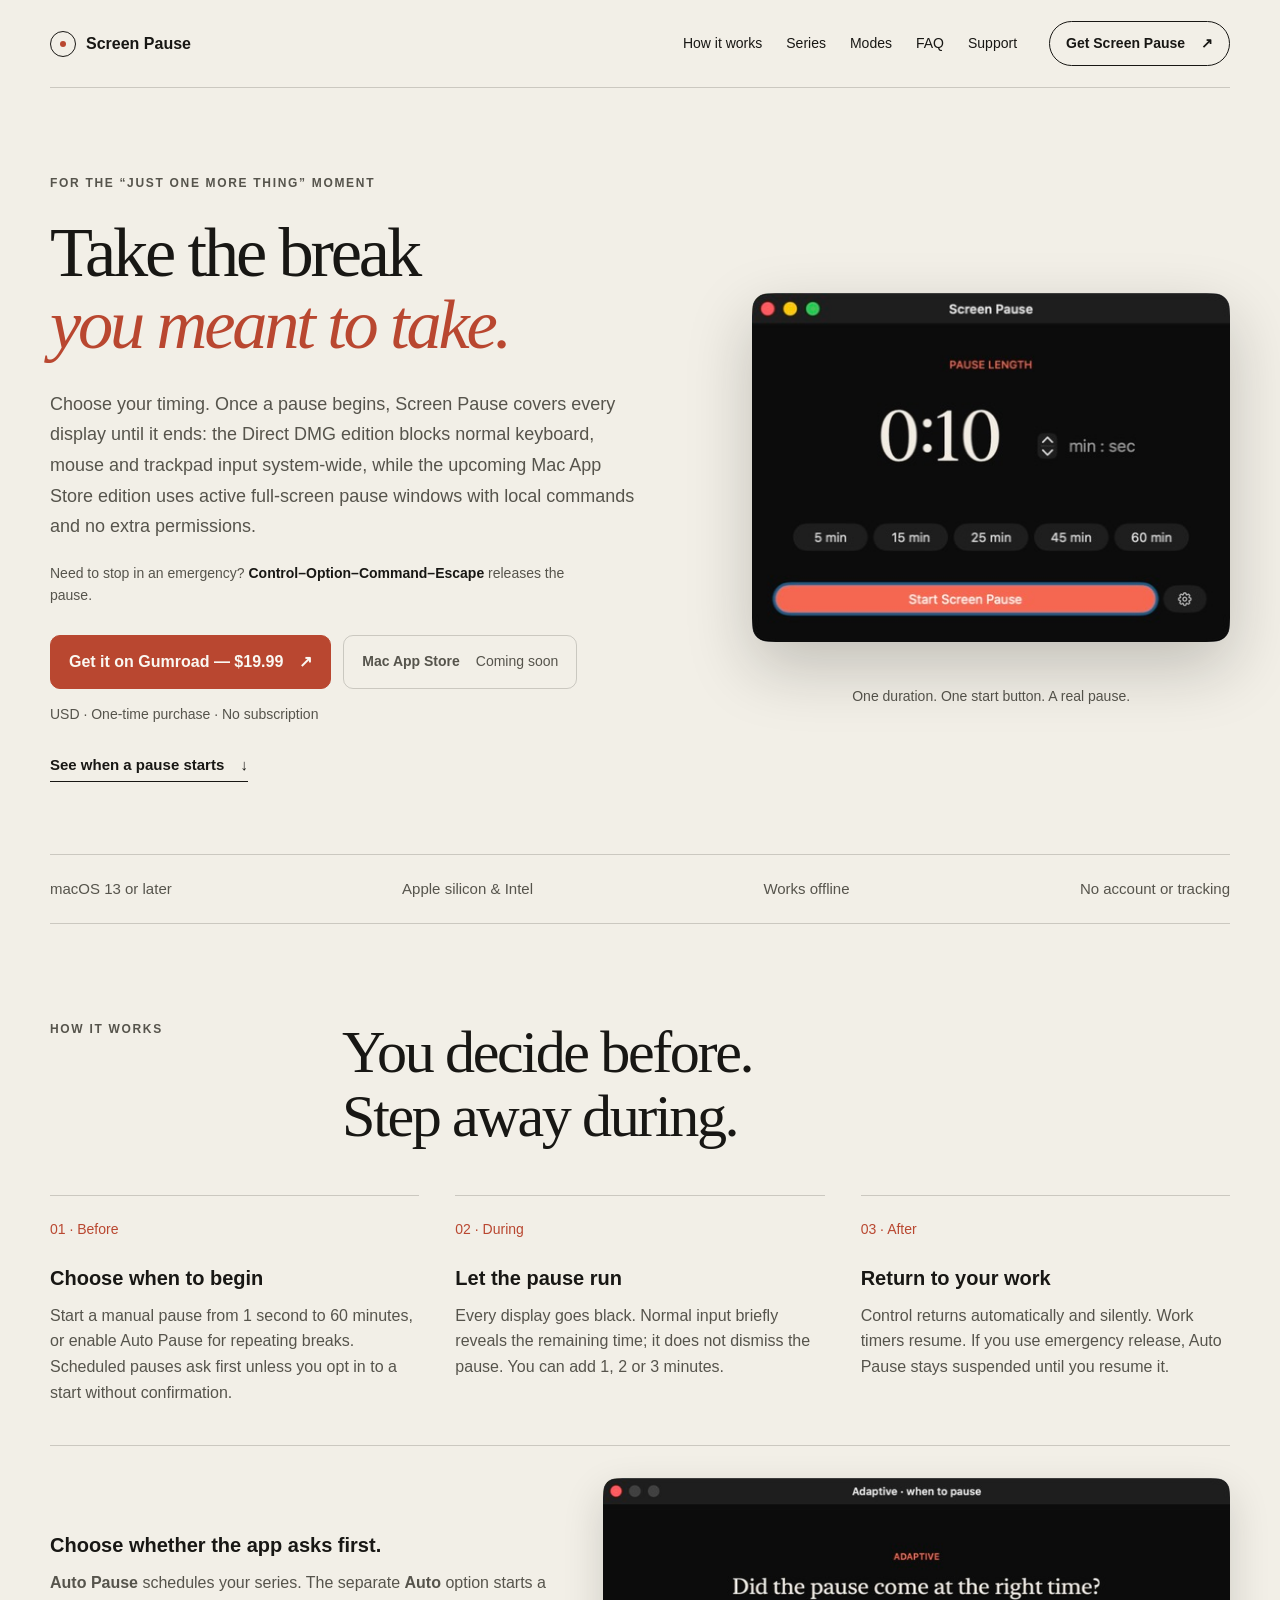
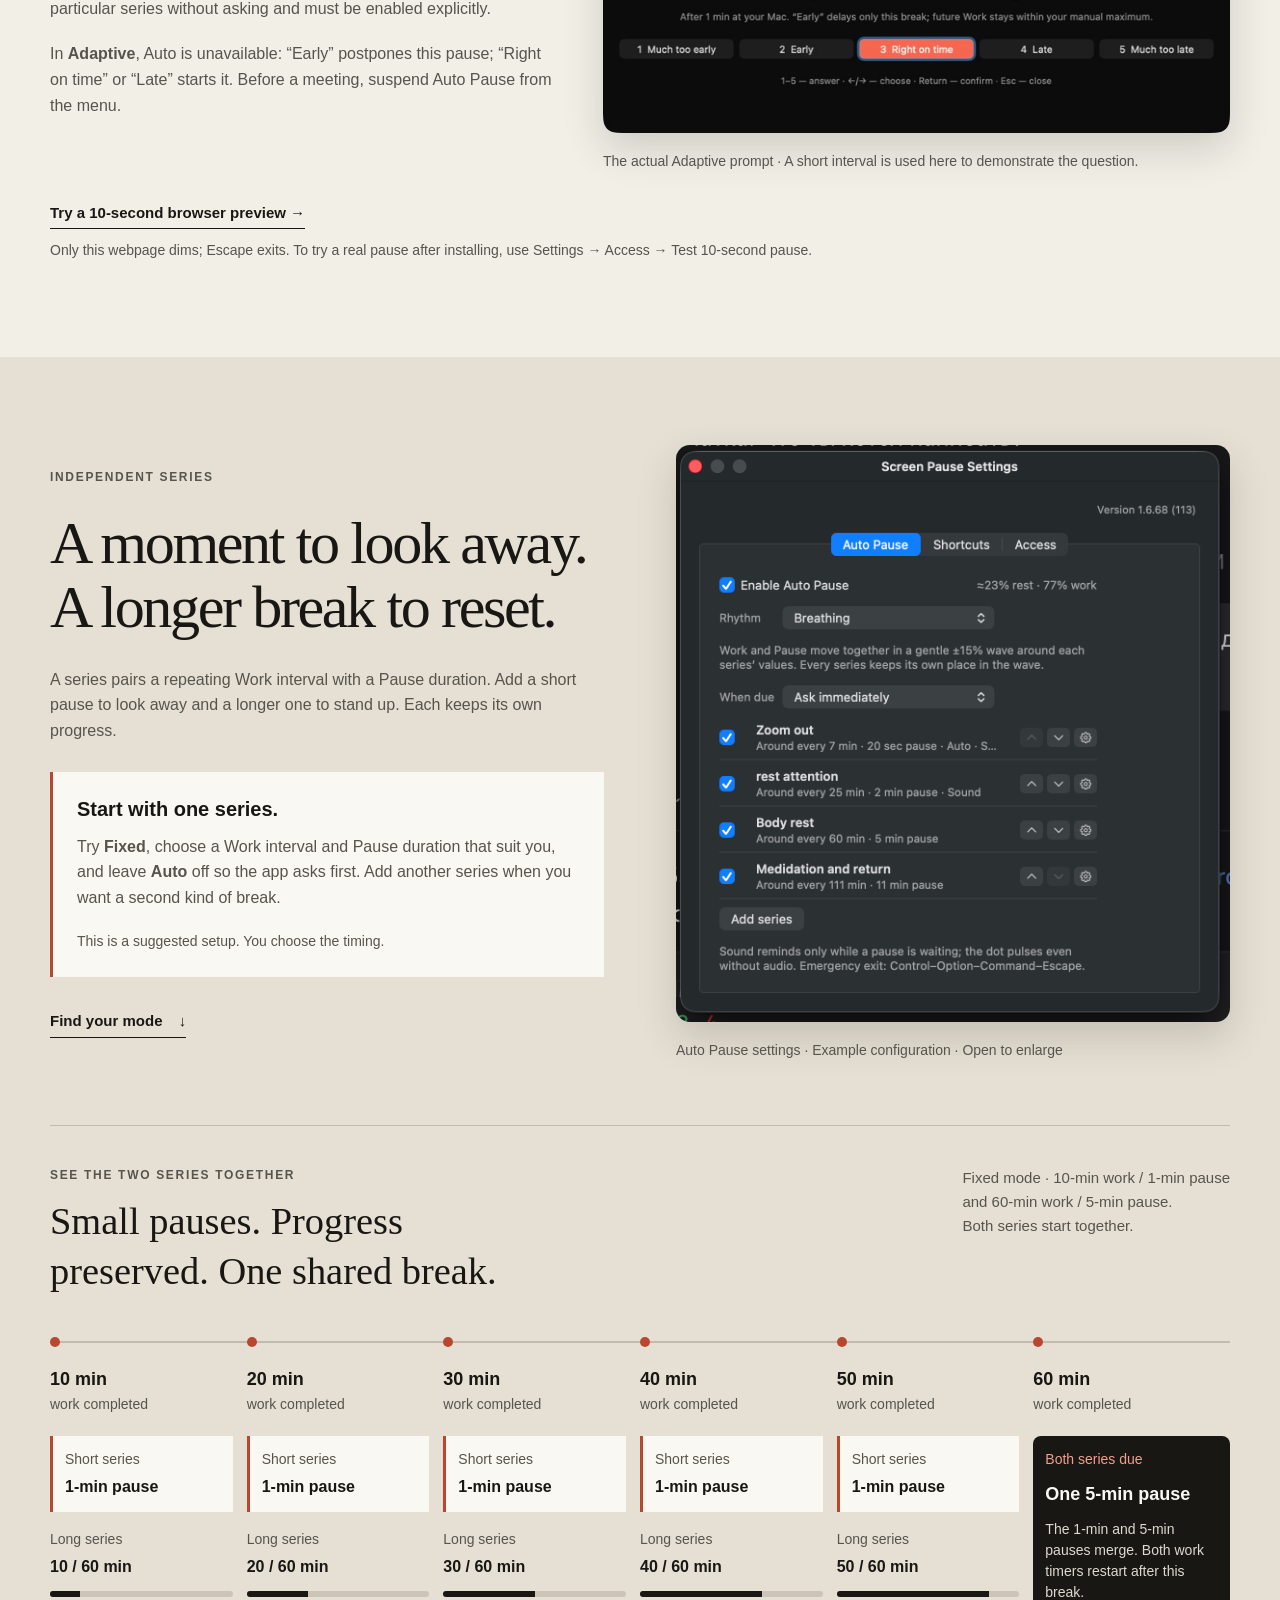
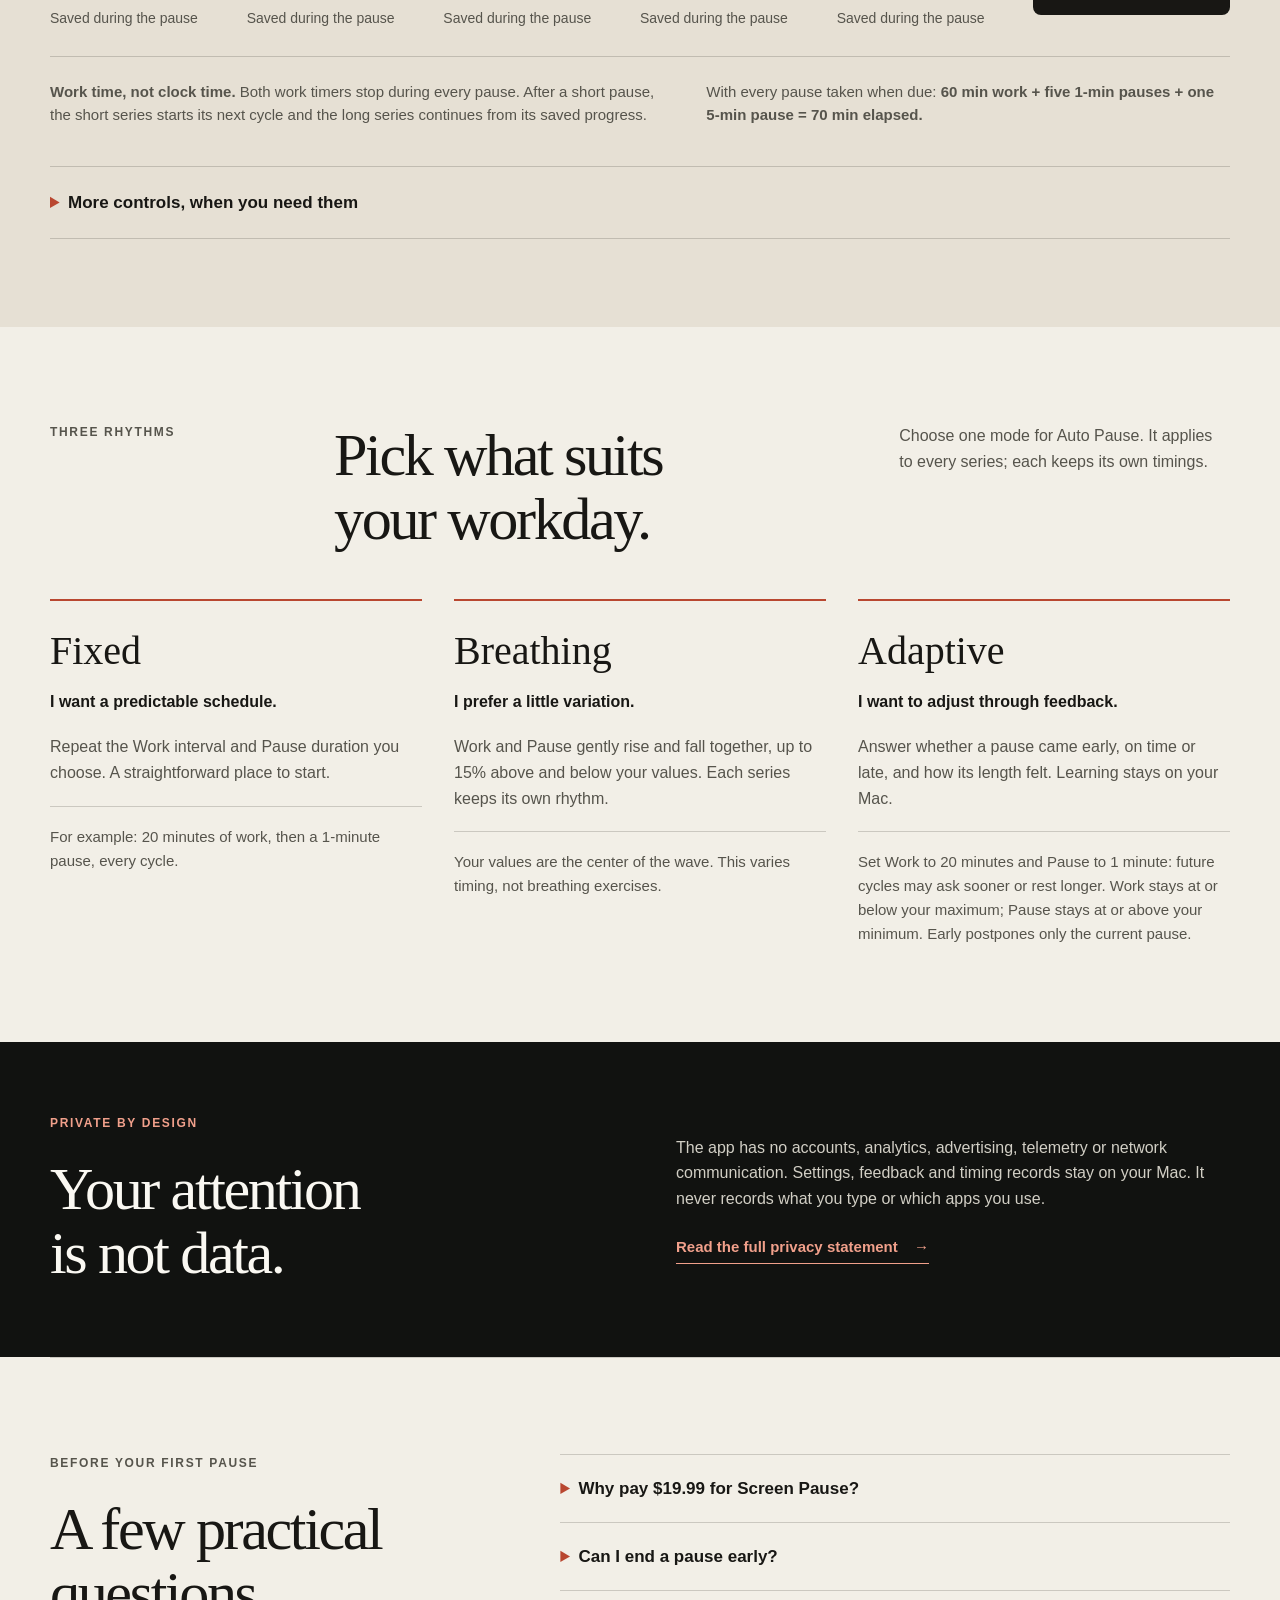
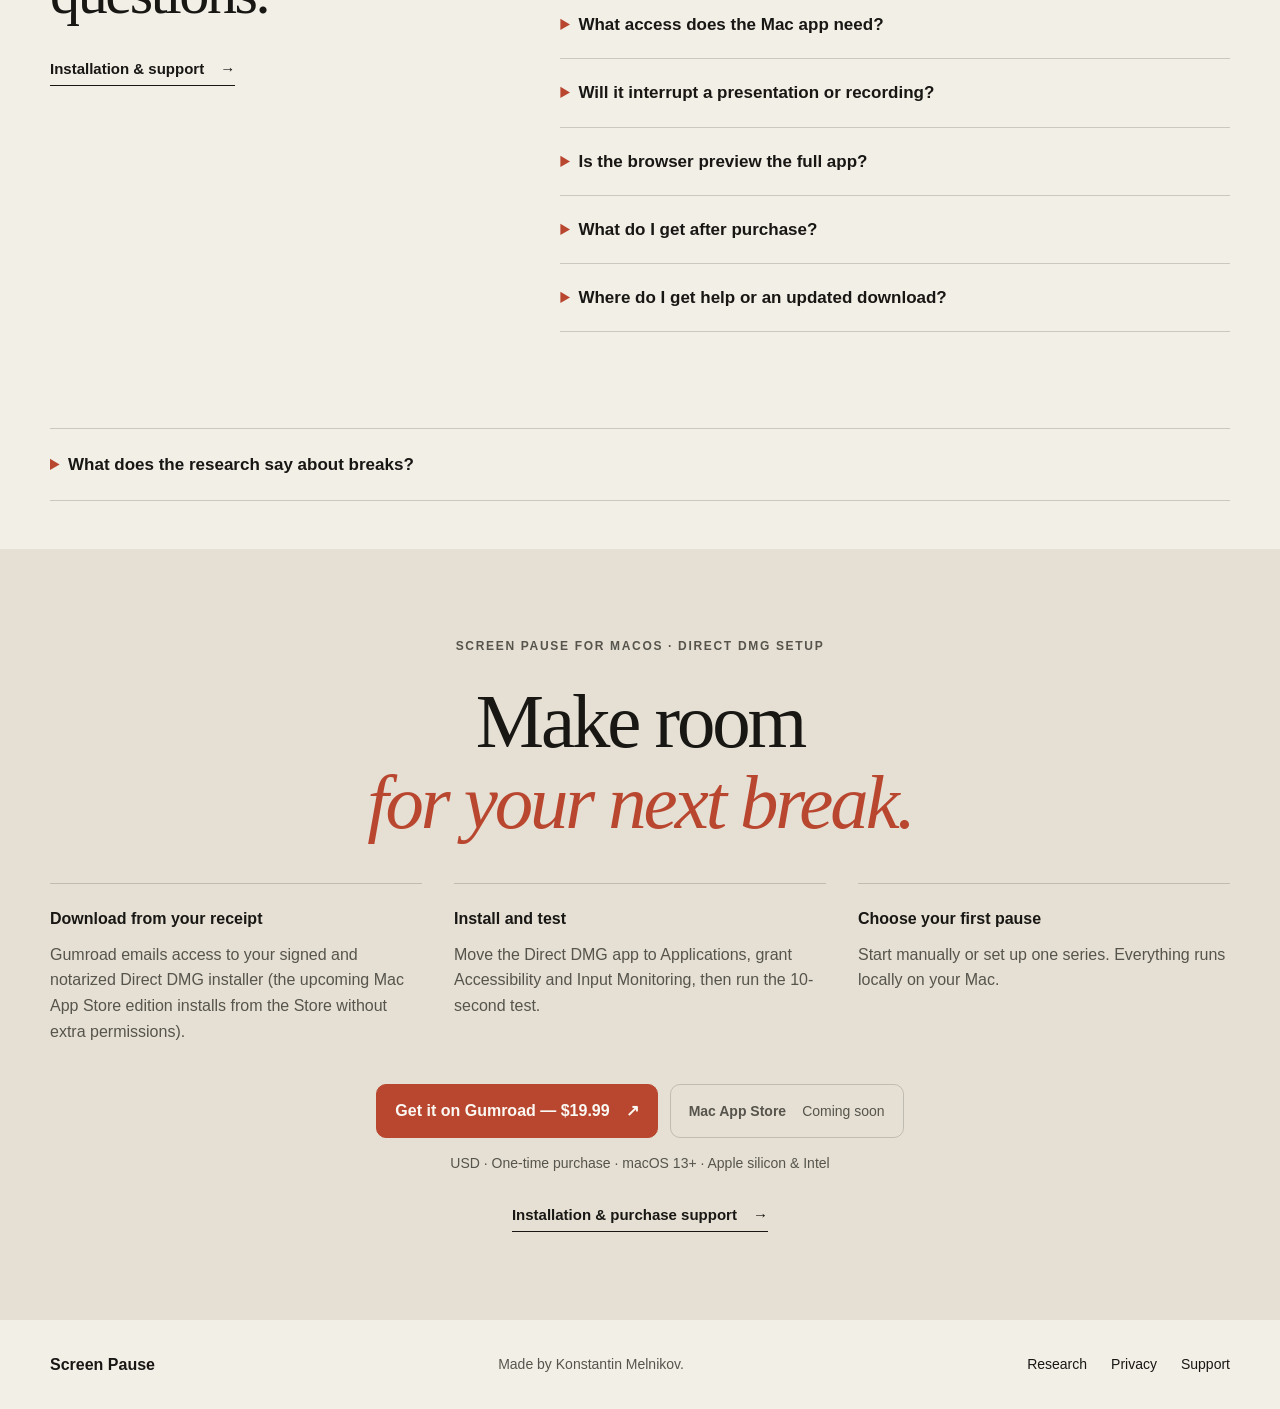
==== index.html @ 00efd095 "Publish Screen Pause static landing site for screenpause.melnikov.pl" ====
<!DOCTYPE html>
<html lang="en">
<head>
  <meta charset="UTF-8">
  <meta name="viewport" content="width=device-width, initial-scale=1.0">
  <title>Screen Pause — Real breaks from your Mac</title>
  <meta name="description" content="Take the break you meant to take. Full-screen pauses with an emergency release, independent schedules and three modes. Offline. One-time purchase. macOS 13+.">
  <link rel="canonical" href="https://screenpause.melnikov.pl/">
  <link rel="icon" href="/icon.png">
  <link rel="apple-touch-icon" href="/icon.png">
  <meta property="og:title" content="Screen Pause — Real breaks from your Mac">
  <meta property="og:description" content="Take the break you meant to take. Full-screen pauses with an emergency release, independent schedules and three modes. Offline. One-time purchase. macOS 13+.">
  <meta property="og:type" content="website">
  <meta property="og:url" content="https://screenpause.melnikov.pl/">
  <meta property="og:site_name" content="Screen Pause">
  <meta property="og:image" content="https://screenpause.melnikov.pl/og-v2.png">
  <meta property="og:image:width" content="1200">
  <meta property="og:image:height" content="630">
  <meta property="og:image:alt" content="Screen Pause — Come back to yourself.">
  <meta name="twitter:card" content="summary_large_image">
  <meta name="twitter:title" content="Screen Pause — Real breaks from your Mac">
  <meta name="twitter:description" content="Take the break you meant to take. Full-screen pauses with an emergency release, independent schedules and three modes. Offline. One-time purchase. macOS 13+.">
  <meta name="twitter:image" content="https://screenpause.melnikov.pl/og-v2.png">
  <link rel="stylesheet" href="/styles.css">
</head>
<body>
  <a class="skip-link" href="#main">Skip to content</a>

  <header class="nav shell" id="top">
    <a class="brand" href="#top" aria-label="Screen Pause home">
      <span class="brand-mark" aria-hidden="true"><span></span></span>Screen Pause
    </a>
    <nav class="nav-links" aria-label="Main navigation">
      <a href="#how-it-works">How it works</a>
      <a href="#features">Series</a>
      <a href="#rhythms">Modes</a>
      <a href="#questions">FAQ</a>
      <a href="/support">Support</a>
    </nav>
    <a class="nav-buy" href="https://melnikov28.gumroad.com/l/screen-pause-for-macos" target="_blank" rel="noopener noreferrer">Get Screen Pause <span aria-hidden="true">↗</span></a>
  </header>

  <main id="main">
    <section class="hero shell" aria-labelledby="hero-title">
      <div class="hero-copy">
        <p class="eyebrow">For the “just one more thing” moment</p>
        <h1 id="hero-title">Take the break<em>you meant to take.</em></h1>
        <p class="hero-intro">Choose your timing. Once a pause begins, Screen Pause covers every display
          until it ends: the Direct DMG edition blocks normal keyboard, mouse and trackpad input system-wide,
          while the upcoming Mac App Store edition uses active full-screen pause windows with local commands and no extra permissions.</p>
        <p class="hero-control">Need to stop in an emergency? <kbd>Control–Option–Command–Escape</kbd> releases the pause.</p>
        <div class="store-links" aria-label="Get Screen Pause">
          <a class="store-button" href="https://melnikov28.gumroad.com/l/screen-pause-for-macos" target="_blank" rel="noopener noreferrer">
            <span>Get it on Gumroad <span class="store-price">— $19.99</span></span>
            <span aria-hidden="true">↗</span>
          </a>
          <button class="store-button store-coming-soon" type="button" disabled>
            <span>Mac App Store</span><span class="store-status">Coming soon</span>
          </button>
        </div>
        <p class="purchase-note">USD · One-time purchase · No subscription</p>
        <a class="hero-how text-link" href="#how-it-works">See when a pause starts <span aria-hidden="true">↓</span></a>
      </div>
      <figure class="hero-visual">
        <div class="app-stage">
          <img src="/screenshots/manual-pause.jpg" width="488" height="356" alt="Screen Pause’s actual Mac window: precise pause duration, presets and Start Screen Pause." fetchpriority="high">
        </div>
        <figcaption>One duration. One start button. A real pause.</figcaption>
      </figure>
    </section>

    <div class="facts-strip shell" aria-label="Compatibility and privacy">
      <span>macOS 13 or later</span>
      <span>Apple silicon &amp; Intel</span>
      <span>Works offline</span>
      <span>No account or tracking</span>
    </div>

    <section class="how-section shell" id="how-it-works" aria-labelledby="how-title">
      <div class="section-heading">
        <p class="section-label">How it works</p>
        <h2 id="how-title">You decide before.<br>Step away during.</h2>
      </div>
      <ol class="steps">
        <li>
          <span class="step-number">01 · Before</span>
          <h3>Choose when to begin</h3>
          <p>Start a manual pause from 1 second to 60 minutes, or enable Auto Pause for repeating breaks. Scheduled pauses ask first unless you opt in to a start without confirmation.</p>
        </li>
        <li>
          <span class="step-number">02 · During</span>
          <h3>Let the pause run</h3>
          <p>Every display goes black. Normal input briefly reveals the remaining time; it does not dismiss the pause. You can add 1, 2 or 3 minutes.</p>
        </li>
        <li>
          <span class="step-number">03 · After</span>
          <h3>Return to your work</h3>
          <p>Control returns automatically and silently. Work timers resume. If you use emergency release, Auto Pause stays suspended until you resume it.</p>
        </li>
      </ol>
      <div class="prompt-proof">
        <div>
          <h3>Choose whether the app asks first.</h3>
          <p><strong>Auto Pause</strong> schedules your series. The separate <strong>Auto</strong> option starts a particular series without asking and must be enabled explicitly.</p>
          <p>In <strong>Adaptive</strong>, Auto is unavailable: “Early” postpones this pause; “Right on time” or “Late” starts it. Before a meeting, suspend Auto Pause from the menu.</p>
        </div>
        <figure class="product-figure prompt-figure">
          <a href="/screenshots/adaptive-prompt.jpg" target="_blank" rel="noopener noreferrer" aria-label="Open full-size Adaptive prompt screenshot">
            <img src="/screenshots/adaptive-prompt.jpg" width="768" height="312" loading="lazy" alt="Actual Adaptive prompt asking whether the pause came at the right time, with answers from Much too early to Much too late.">
          </a>
          <figcaption>The actual Adaptive prompt · A short interval is used here to demonstrate the question.</figcaption>
        </figure>
      </div>
      <div class="demo-action">
        <button class="text-button" id="open-demo" type="button">Try a 10-second browser preview <span aria-hidden="true">→</span></button>
        <p>Only this webpage dims; Escape exits. To try a real pause after installing, use Settings → Access → Test 10-second pause.</p>
      </div>
    </section>

    <section class="features-section" id="features" aria-labelledby="features-title">
      <div class="shell series-layout">
        <div class="series-copy">
          <p class="section-label">Independent series</p>
          <h2 id="features-title">A moment to look away.<br>A longer break to reset.</h2>
          <p>A series pairs a repeating Work interval with a Pause duration. Add a short pause to look away and a longer one to stand up. Each keeps its own progress.</p>
          <div class="start-simple">
            <h3>Start with one series.</h3>
            <p>Try <strong>Fixed</strong>, choose a Work interval and Pause duration that suit you, and leave <strong>Auto</strong> off so the app asks first. Add another series when you want a second kind of break.</p>
            <p>This is a suggested setup. You choose the timing.</p>
          </div>
          <a class="text-link" href="#rhythms">Find your mode <span aria-hidden="true">↓</span></a>
        </div>
        <figure class="product-figure">
          <a href="/screenshots/auto-pause-series.png" target="_blank" rel="noopener noreferrer" aria-label="Open full-size Auto Pause settings screenshot">
            <img src="/screenshots/auto-pause-series.png" width="1150" height="1196" loading="lazy" alt="Actual Auto Pause settings with four independent series, personal intentions, and the Breathing rhythm selected.">
          </a>
          <figcaption>Auto Pause settings · Example configuration · Open to enlarge</figcaption>
        </figure>
      </div>

      <figure class="series-timeline shell" id="series-timeline" aria-labelledby="timeline-title" aria-describedby="timeline-caption">
        <div class="timeline-heading">
          <div>
            <p class="section-label">See the two series together</p>
            <h3 id="timeline-title">Small pauses. Progress preserved. One shared break.</h3>
          </div>
          <p>Fixed mode · 10-min work / 1-min pause<br>and 60-min work / 5-min pause.<br>Both series start together.</p>
        </div>
        <ol class="timeline-steps">
          <li class="timeline-step">
            <p class="timeline-time"><strong>10 min</strong><span>work completed</span></p>
            <div class="timeline-short"><span>Short series</span><strong>1-min pause</strong></div>
            <div class="timeline-long"><span>Long series</span><strong>10 / 60 min</strong><div class="timeline-progress" aria-hidden="true"><span style="width: 16.6667%"></span></div><span class="timeline-saved">Saved during the pause</span></div>
          </li>
          <li class="timeline-step">
            <p class="timeline-time"><strong>20 min</strong><span>work completed</span></p>
            <div class="timeline-short"><span>Short series</span><strong>1-min pause</strong></div>
            <div class="timeline-long"><span>Long series</span><strong>20 / 60 min</strong><div class="timeline-progress" aria-hidden="true"><span style="width: 33.3333%"></span></div><span class="timeline-saved">Saved during the pause</span></div>
          </li>
          <li class="timeline-step">
            <p class="timeline-time"><strong>30 min</strong><span>work completed</span></p>
            <div class="timeline-short"><span>Short series</span><strong>1-min pause</strong></div>
            <div class="timeline-long"><span>Long series</span><strong>30 / 60 min</strong><div class="timeline-progress" aria-hidden="true"><span style="width: 50%"></span></div><span class="timeline-saved">Saved during the pause</span></div>
          </li>
          <li class="timeline-step">
            <p class="timeline-time"><strong>40 min</strong><span>work completed</span></p>
            <div class="timeline-short"><span>Short series</span><strong>1-min pause</strong></div>
            <div class="timeline-long"><span>Long series</span><strong>40 / 60 min</strong><div class="timeline-progress" aria-hidden="true"><span style="width: 66.6667%"></span></div><span class="timeline-saved">Saved during the pause</span></div>
          </li>
          <li class="timeline-step">
            <p class="timeline-time"><strong>50 min</strong><span>work completed</span></p>
            <div class="timeline-short"><span>Short series</span><strong>1-min pause</strong></div>
            <div class="timeline-long"><span>Long series</span><strong>50 / 60 min</strong><div class="timeline-progress" aria-hidden="true"><span style="width: 83.3333%"></span></div><span class="timeline-saved">Saved during the pause</span></div>
          </li>
          <li class="timeline-step timeline-merged">
            <p class="timeline-time"><strong>60 min</strong><span>work completed</span></p>
            <div class="timeline-shared">
              <p class="timeline-badge">Both series due</p>
              <strong>One 5-min pause</strong>
              <p>The 1-min and 5-min pauses merge. Both work timers restart after this break.</p>
            </div>
          </li>
        </ol>
        <figcaption id="timeline-caption">
          <p><strong>Work time, not clock time.</strong> Both work timers stop during every pause. After a short pause, the short series starts its next cycle and the long series continues from its saved progress.</p>
          <p>With every pause taken when due: <strong>60 min work + five 1-min pauses + one 5-min pause = 70 min elapsed.</strong></p>
        </figcaption>
      </figure>

      <details class="advanced-options shell">
        <summary>More controls, when you need them</summary>
        <div class="controls-section">
          <div class="controls-copy">
            <h3>Close at hand in the menu bar</h3>
            <p>See the next pause’s countdown and intention, start it now, or suspend Auto Pause for 30 minutes, 1 hour, 2 hours or until you resume. Your series keep their progress.</p>
            <div class="controls-list">
              <article><h4>A natural stopping point</h4><p>Ask when a pause is due, or wait for five seconds without input or a brief app switch. When macOS reports screen sharing or recording, the pause waits.</p></article>
              <article><h4>A reminder while you wait</h4><p>Enable Sound for a series to hear occasional reminders while a due pause is waiting. The pause itself starts and ends silently.</p></article>
              <article><h4>Your own intentions</h4><p>Give each series a purpose, then enable, disable or reorder it without losing its settings. Sufficient time locked or asleep can also count as rest.</p></article>
              <article><h4>A simple local record</h4><p>Today shows active Mac use and completed rest. Pause History keeps the 200 most recent pauses. Global shortcuts, Apple Shortcuts and command-line automation are also available.</p></article>
            </div>
          </div>
          <figure class="product-figure menu-figure">
            <a href="/screenshots/menu-bar.png" target="_blank" rel="noopener noreferrer" aria-label="Open full-size menu-bar screenshot">
              <img src="/screenshots/menu-bar.png" width="790" height="854" loading="lazy" alt="Actual Screen Pause menu showing the next pause, quick actions, suspension, Today and Pause History.">
            </a>
            <figcaption>The next pause and everyday controls · Open to enlarge</figcaption>
          </figure>
        </div>
      </details>
    </section>

    <section class="rhythms-section shell" id="rhythms" aria-labelledby="rhythms-title">
      <div class="section-heading">
        <p class="section-label">Three rhythms</p>
        <h2 id="rhythms-title">Pick what suits<br>your workday.</h2>
        <p>Choose one mode for Auto Pause. It applies to every series; each keeps its own timings.</p>
      </div>
      <div class="rhythm-grid">
        <article class="rhythm-card">
          <h3>Fixed</h3>
          <p class="rhythm-summary">I want a predictable schedule.</p>
          <p>Repeat the Work interval and Pause duration you choose. A straightforward place to start.</p>
          <p class="rhythm-detail">For example: 20 minutes of work, then a 1-minute pause, every cycle.</p>
        </article>
        <article class="rhythm-card">
          <h3>Breathing</h3>
          <p class="rhythm-summary">I prefer a little variation.</p>
          <p>Work and Pause gently rise and fall together, up to 15% above and below your values. Each series keeps its own rhythm.</p>
          <p class="rhythm-detail">Your values are the center of the wave. This varies timing, not breathing exercises.</p>
        </article>
        <article class="rhythm-card">
          <h3>Adaptive</h3>
          <p class="rhythm-summary">I want to adjust through feedback.</p>
          <p>Answer whether a pause came early, on time or late, and how its length felt. Learning stays on your Mac.</p>
          <p class="rhythm-detail">Set Work to 20 minutes and Pause to 1 minute: future cycles may ask sooner or rest longer. Work stays at or below your maximum; Pause stays at or above your minimum. Early postpones only the current pause.</p>
        </article>
      </div>
    </section>

    <section class="privacy-section" id="privacy" aria-labelledby="privacy-title">
      <div class="shell privacy-inner">
        <div>
          <p class="section-label">Private by design</p>
          <h2 id="privacy-title">Your attention<br>is not data.</h2>
        </div>
        <div>
          <p>The app has no accounts, analytics, advertising, telemetry or network communication. Settings, feedback and timing records stay on your Mac. It never records what you type or which apps you use.</p>
          <a class="text-link" href="/privacy">Read the full privacy statement <span aria-hidden="true">→</span></a>
        </div>
      </div>
    </section>

    <section class="faq-section shell" id="questions" aria-labelledby="questions-title">
      <div>
        <p class="section-label">Before your first pause</p>
        <h2 id="questions-title">A few practical<br>questions.</h2>
        <a class="text-link" href="/support">Installation &amp; support <span aria-hidden="true">→</span></a>
      </div>
      <div class="faq-list">
        <details id="purchase-value">
          <summary>Why pay $19.99 for Screen Pause?</summary>
          <p>Screen Pause is for people who notice break reminders but keep working anyway. It helps you follow through on the pause you chose: once it starts, every display is covered until it ends (with system-wide input blocking in the Direct DMG edition, or active full-screen pause windows in the upcoming Mac App Store edition) and an emergency release remains available. Independent series coordinate short and long breaks, preserving progress and merging pauses that fall due together. $19.99 is a one-time purchase with no subscription.</p>
        </details>
        <details>
          <summary>Can I end a pause early?</summary>
          <p>Normal keyboard and mouse actions do not dismiss an active pause. Use <kbd>Control–Option–Command–Escape</kbd> for emergency release. That pause does not count as completed rest, and Auto Pause stays suspended until you resume it.</p>
        </details>
        <details>
          <summary>What access does the Mac app need?</summary>
          <p>Both editions require macOS 13 or later. The Direct DMG edition requires Accessibility and Input Monitoring permissions to suppress input system-wide during a pause. The upcoming Mac App Store edition runs in App Sandbox and requires neither Accessibility nor Input Monitoring. After installing either edition, run the 10-second test in Settings → Access before a longer break. Input contents are never stored.</p>
        </details>
        <details>
          <summary>Will it interrupt a presentation or recording?</summary>
          <p>When macOS reports active screen sharing or recording, a due automatic pause waits. After that activity ends, the app waits for a fresh five-second natural stop before asking. You can also suspend Auto Pause from the menu before a meeting.</p>
        </details>
        <details>
          <summary>Is the browser preview the full app?</summary>
          <p>No. It darkens only this webpage for ten seconds and you can exit with Escape. The installed Mac app covers every display (with system-wide input blocking in the Direct DMG edition, or standard full-screen pause windows in the Mac App Store edition). The preview does not install anything or request macOS permissions.</p>
        </details>
        <details>
          <summary>What do I get after purchase?</summary>
          <p>A Gumroad receipt with access to the Mac download: a signed and notarized DMG containing Screen Pause, an Applications shortcut and setup instructions. No subscription or app account is needed. <a href="/support#download">Download and installation help →</a></p>
        </details>
        <details>
          <summary>Where do I get help or an updated download?</summary>
          <p>Email <a href="mailto:kmelnikov+screenpause@gmail.com?subject=Screen%20Pause%20support">kmelnikov+screenpause@gmail.com</a> for help with either edition or questions before buying. For direct downloads, use your Gumroad receipt’s View Content link. <a href="/support#download">Downloads and support →</a></p>
        </details>
      </div>
    </section>

    <div class="research-note shell" id="evidence">
      <details>
        <summary>What does the research say about breaks?</summary>
        <p>Research supports making room for breaks, but does not establish one ideal schedule or test Screen Pause itself.</p>
        <ul>
          <li>A field study of 42 data-entry workers found less eye and upper-body discomfort with extra breaks, while output was maintained. <a href="https://pubmed.ncbi.nlm.nih.gov/10877480/" target="_blank" rel="noopener noreferrer">Galinsky et al., Ergonomics (2000) ↗</a></li>
          <li>A meta-analysis found small improvements in vigor and fatigue; the overall performance effect was not statistically significant. <a href="https://journals.plos.org/plosone/article?id=10.1371/journal.pone.0272460" target="_blank" rel="noopener noreferrer">Albulescu et al., PLOS ONE (2022) ↗</a></li>
        </ul>
      </details>
    </div>

    <section class="closing" id="get">
      <div class="shell closing-inner">
        <p class="section-label">Screen Pause for macOS · Direct DMG setup</p>
        <h2>Make room<br><em>for your next break.</em></h2>
        <ol class="purchase-steps" aria-label="Gumroad Direct DMG setup">
          <li><strong>Download from your receipt</strong><span>Gumroad emails access to your signed and notarized Direct DMG installer (the upcoming Mac App Store edition installs from the Store without extra permissions).</span></li>
          <li><strong>Install and test</strong><span>Move the Direct DMG app to Applications, grant Accessibility and Input Monitoring, then run the 10-second test.</span></li>
          <li><strong>Choose your first pause</strong><span>Start manually or set up one series. Everything runs locally on your Mac.</span></li>
        </ol>
        <div class="store-links" aria-label="Get Screen Pause">
          <a class="store-button" href="https://melnikov28.gumroad.com/l/screen-pause-for-macos" target="_blank" rel="noopener noreferrer">
            <span>Get it on Gumroad <span class="store-price">— $19.99</span></span>
            <span aria-hidden="true">↗</span>
          </a>
          <button class="store-button store-coming-soon" type="button" disabled>
            <span>Mac App Store</span><span class="store-status">Coming soon</span>
          </button>
        </div>
        <p class="purchase-note">USD · One-time purchase · macOS 13+ · Apple silicon &amp; Intel</p>
        <a class="closing-help text-link" href="/support">Installation &amp; purchase support <span aria-hidden="true">→</span></a>
      </div>
    </section>
  </main>

  <footer class="footer shell">
    <a class="brand" href="#top">Screen Pause</a>
    <p>Made by Konstantin Melnikov.</p>
    <nav aria-label="Footer navigation">
      <a href="#evidence">Research</a>
      <a href="/privacy">Privacy</a>
      <a href="/support">Support</a>
    </nav>
  </footer>

  <dialog id="pause-demo" class="pause-demo" aria-labelledby="demo-title" aria-describedby="demo-description">
    <button id="demo-close" class="demo-close" type="button">End preview <span aria-hidden="true">Esc</span></button>
    <div class="demo-center">
      <span class="demo-dot" aria-hidden="true"></span>
      <h2 id="demo-title">A little space.</h2>
      <p id="demo-timer" role="timer" aria-label="10 seconds remaining">10 seconds</p>
    </div>
    <p id="demo-description" class="demo-footnote">Browser preview · Only this page is dimmed. The Mac app covers every display.</p>
  </dialog>

  <script src="/demo.js" defer></script>
</body>
</html>
---- styles.css ----
:root {
  --ink: #181714;
  --ink-soft: #56544c;
  --paper: #f2efe7;
  --paper-deep: #e6e0d4;
  --warm-white: #faf8f2;
  --coral: #b94730;
  --coral-soft: #f1a08b;
  --night: #111210;
  --line: rgba(24, 23, 20, 0.18);
  --sans: "Avenir Next", "Helvetica Neue", Helvetica, Arial, sans-serif;
  --serif: "Iowan Old Style", "Baskerville", "Times New Roman", serif;
}
* { box-sizing: border-box; }
html { scroll-behavior: smooth; scroll-padding-top: 28px; }
body { margin: 0; background: var(--paper); color: var(--ink); font-family: var(--sans); font-size: 1rem; line-height: 1.6; text-rendering: optimizeLegibility; }
body.pause-is-open { overflow: hidden; }
button, a { color: inherit; font: inherit; }
button { cursor: pointer; }
a { text-decoration: none; }
button, a, summary { -webkit-tap-highlight-color: transparent; }
button:focus-visible, a:focus-visible, summary:focus-visible { outline: 3px solid var(--coral); outline-offset: 5px; }
img { display: block; max-width: 100%; height: auto; }
figure { margin: 0; min-width: 0; }
figcaption { margin-top: 18px; color: var(--ink-soft); font-size: 0.875rem; line-height: 1.5; }
p { margin: 0 0 20px; }
h1, h2, h3 { text-wrap: balance; }
h2 { margin: 0; font-family: var(--serif); font-size: clamp(2.5rem, 4.7vw, 4.25rem); line-height: 1.06; font-weight: 400; letter-spacing: -0.04em; }
h3 { margin: 0 0 12px; font-size: 1.25rem; font-weight: 600; line-height: 1.3; }
kbd { font: inherit; overflow-wrap: anywhere; color: var(--ink); }
.shell { width: min(1180px, calc(100% - 64px)); margin-inline: auto; }
.skip-link { position: fixed; top: 12px; left: 12px; z-index: 20; padding: 12px 20px; background: var(--warm-white); transform: translateY(-200%); }
.skip-link:focus { transform: none; }
.nav { min-height: 88px; display: flex; flex-wrap: wrap; align-items: center; gap: 20px 32px; padding-block: 20px; border-bottom: 1px solid var(--line); }
.brand { display: inline-flex; align-items: center; gap: 10px; font-weight: 650; font-size: 1rem; }
.brand-mark { width: 26px; height: 26px; border: 1px solid var(--ink); border-radius: 50%; display: grid; place-items: center; }
.brand-mark span { width: 6px; height: 6px; border-radius: 50%; background: var(--coral); }
.nav-links { display: flex; flex-wrap: wrap; gap: 8px 24px; margin-left: auto; font-size: 0.875rem; }
.nav-links a { padding-block: 10px; }
.nav-links a:hover, .footer a:hover { color: var(--coral); }
.nav-buy { padding: 10px 16px; border: 1px solid var(--ink); border-radius: 999px; font-size: 0.875rem; font-weight: 600; }
.nav-buy:hover { background: var(--ink); color: var(--warm-white); }
.nav-buy span { margin-left: 12px; }
.hero { display: grid; grid-template-columns: minmax(0, 1.15fr) minmax(0, 0.85fr); align-items: center; gap: 56px; padding-block: 86px 72px; }
.eyebrow, .section-label { text-transform: uppercase; font-size: 0.75rem; font-weight: 650; letter-spacing: 0.14em; color: var(--ink-soft); margin-bottom: 24px; }
.hero h1 { font-family: var(--serif); font-size: clamp(3rem, 5.5vw, 5rem); font-weight: 400; line-height: 1.02; letter-spacing: -0.045em; margin: 0 0 28px; }
.hero h1 em, .closing h2 em { display: block; color: var(--coral); font-weight: 400; }
.hero-control { max-width: 560px; color: var(--ink-soft); font-size: 0.875rem; }
.hero-control kbd { font-weight: 600; }
.hero-how { margin-top: 24px; }
.hero-intro { max-width: 590px; color: var(--ink-soft); font-size: 1.125rem; line-height: 1.7; }
.store-links { display: flex; flex-wrap: wrap; gap: 12px; margin-top: 28px; }
.store-button { display: inline-flex; flex-wrap: wrap; align-items: center; justify-content: space-between; gap: 8px 16px; min-height: 54px; padding: 13px 18px; border: 1px solid var(--coral); border-radius: 10px; background: var(--coral); color: var(--warm-white); font-size: 1rem; font-weight: 600; }
a.store-button:hover { background: #9d3523; border-color: #9d3523; }
.store-price { white-space: nowrap; }
.store-coming-soon { background: transparent; border-color: var(--line); color: var(--ink-soft); font-size: 0.875rem; cursor: not-allowed; }
.store-status { font-weight: 400; }
.purchase-note { margin: 14px 0 0; color: var(--ink-soft); font-size: 0.875rem; }
.demo-action { margin-top: 28px; }
.text-button { border: 0; border-bottom: 1px solid var(--ink); padding: 0 0 3px; text-align: left; background: none; font-size: 0.9375rem; font-weight: 600; }
.text-button:hover { color: var(--coral); border-color: var(--coral); }
.demo-action p { margin: 10px 0 0; color: var(--ink-soft); font-size: 0.875rem; }
.app-stage { padding: 44px 0; position: relative; }
.app-stage img { width: 100%; border-radius: 16px; box-shadow: 0 25px 65px rgba(24, 23, 20, 0.22); }
.hero-visual figcaption { text-align: center; margin-top: 0; }
.facts-strip { display: flex; flex-wrap: wrap; justify-content: space-between; gap: 14px 28px; border-block: 1px solid var(--line); padding-block: 22px; color: var(--ink-soft); font-size: 0.9375rem; }
.section-heading { display: grid; grid-template-columns: 0.75fr 1.6fr 1fr; gap: 36px; align-items: start; }
.section-heading > p:last-child:not(.section-label) { margin: 0; color: var(--ink-soft); }
.how-section, .rhythms-section, .faq-section { padding-block: 96px; }
.how-section .section-heading { grid-template-columns: 0.75fr 2.6fr; }
.steps { list-style: none; padding: 0; margin: 48px 0 0; display: grid; grid-template-columns: repeat(3, minmax(0, 1fr)); gap: 36px; }
.steps li { border-top: 1px solid var(--line); padding-top: 22px; }
.step-number { display: block; color: var(--coral); font-size: 0.875rem; margin-bottom: 24px; }
.steps p { margin-bottom: 0; color: var(--ink-soft); }
.features-section { padding-block: 88px; background: var(--paper-deep); }
.series-layout { display: grid; grid-template-columns: minmax(0, 1fr) minmax(0, 1fr); align-items: center; gap: 72px; }
.series-copy h2 { margin-bottom: 28px; }
.series-copy > p:not(.section-label) { color: var(--ink-soft); }
.start-simple { margin-block: 28px; padding: 24px; background: var(--warm-white); border-left: 3px solid var(--coral); }
.start-simple p { color: var(--ink-soft); }
.start-simple p:last-child { margin: 0; font-size: 0.875rem; }
.prompt-proof { margin-top: 40px; padding-top: 32px; border-top: 1px solid var(--line); display: grid; grid-template-columns: minmax(0, 0.9fr) minmax(0, 1.1fr); align-items: center; gap: 40px; }
.prompt-proof p { color: var(--ink-soft); }
.prompt-proof p:last-child { margin: 0; }
.prompt-figure img { border-radius: 12px; }
.series-timeline { margin-top: 64px; padding-top: 40px; border-top: 1px solid var(--line); }
.timeline-heading { display: flex; justify-content: space-between; align-items: start; gap: 24px; }
.timeline-heading .section-label { margin-bottom: 12px; }
.timeline-heading h3 { max-width: 620px; font-family: var(--serif); font-size: clamp(1.75rem, 3vw, 2.5rem); font-weight: 400; }
.timeline-heading > p { max-width: 280px; color: var(--ink-soft); font-size: 0.9375rem; }
.timeline-steps { display: grid; grid-template-columns: repeat(6, minmax(0, 1fr)); list-style: none; margin: 32px 0 0; padding: 0; }
.timeline-step { position: relative; border-top: 2px solid var(--line); padding: 22px 14px 0 0; min-width: 0; }
.timeline-step::before { content: ""; position: absolute; top: -6px; left: 0; width: 10px; height: 10px; border-radius: 50%; background: var(--coral); }
.timeline-step:last-child { padding-right: 0; }
.timeline-time { display: flex; flex-direction: column; margin-bottom: 20px; }
.timeline-time strong { font-size: 1.125rem; }
.timeline-time span, .timeline-short > span, .timeline-long > span { color: var(--ink-soft); font-size: 0.875rem; }
.timeline-short, .timeline-long { display: flex; flex-direction: column; }
.timeline-short { gap: 4px; padding: 12px; background: var(--warm-white); border-left: 3px solid var(--coral); }
.timeline-short strong, .timeline-long strong { font-size: 1rem; }
.timeline-long { padding: 16px 0 0; gap: 4px; }
.timeline-progress { height: 6px; margin-block: 7px; background: #cbc4b7; border-radius: 3px; overflow: hidden; }
.timeline-progress span { display: block; height: 100%; background: var(--ink); }
.timeline-long .timeline-saved { font-size: 0.875rem; line-height: 1.45; }
.timeline-shared { padding: 12px; background: var(--ink); color: var(--warm-white); border-radius: 8px; }
.timeline-badge { color: var(--coral-soft); font-size: 0.875rem; margin-bottom: 12px; }
.timeline-shared > strong { display: block; font-size: 1.125rem; line-height: 1.4; }
.timeline-shared > p:last-child { color: #ded9cf; font-size: 0.875rem; line-height: 1.5; margin: 12px 0 0; }
.series-timeline figcaption { display: grid; grid-template-columns: 1.2fr 1fr; gap: 28px; border-top: 1px solid var(--line); padding-top: 24px; margin-top: 28px; font-size: 0.9375rem; }
.series-timeline figcaption p { margin: 0; }
@media (max-width: 980px) {
  .timeline-heading { flex-direction: column; gap: 8px; }
  .timeline-heading > p { max-width: none; }
  .timeline-steps { grid-template-columns: 1fr; margin-top: 16px; }
  .timeline-step, .timeline-step:last-child { display: grid; grid-template-columns: 0.85fr 1fr 1.4fr; gap: 20px; border-top: 0; border-left: 2px solid var(--line); padding: 0 0 28px 24px; }
  .timeline-step::before { left: -6px; top: 8px; }
  .timeline-time { margin: 0; }
  .timeline-long { padding: 0; }
  .timeline-shared { grid-column: 2 / -1; }
}
@media (max-width: 700px) {
  .series-timeline { margin-top: 40px; padding-top: 32px; }
  .timeline-step, .timeline-step:last-child { grid-template-columns: 1fr 1fr; gap: 12px; padding-left: 20px; }
  .timeline-time { grid-column: 1 / -1; flex-direction: row; flex-wrap: wrap; gap: 4px 8px; align-items: baseline; }
  .timeline-shared { grid-column: 1 / -1; }
  .series-timeline figcaption { grid-template-columns: 1fr; gap: 16px; }
}
.text-link { display: inline-block; padding-block: 4px; border-bottom: 1px solid currentColor; font-size: 0.9375rem; font-weight: 600; }
.text-link:hover { color: var(--coral); }
.text-link span { margin-left: 12px; }
.product-figure img { width: 100%; border-radius: 14px; box-shadow: 0 16px 40px rgba(24, 23, 20, 0.16); }
.product-figure a { display: block; border-radius: 14px; }
.rhythm-grid { display: grid; grid-template-columns: repeat(3, minmax(0, 1fr)); gap: 32px; margin-top: 48px; }
.rhythm-card { border-top: 2px solid var(--coral); padding-top: 24px; }
.rhythm-card h3 { font-family: var(--serif); font-size: 2.5rem; font-weight: 400; }
.rhythm-card p { color: var(--ink-soft); }
.rhythm-card .rhythm-summary { color: var(--ink); font-weight: 600; }
.rhythm-card .rhythm-detail { border-top: 1px solid var(--line); padding-top: 18px; font-size: 0.9375rem; margin-bottom: 0; }
.advanced-options { margin-top: 40px; border-block: 1px solid var(--line); padding-block: 22px; }
.advanced-options > summary, .research-note summary { cursor: pointer; font-weight: 600; font-size: 1.0625rem; }
.advanced-options summary::marker, .research-note summary::marker { color: var(--coral); }
.controls-section { padding-block: 32px 8px; display: grid; grid-template-columns: minmax(0, 1.1fr) minmax(0, 0.9fr); gap: 64px; align-items: center; }
.controls-copy > p { color: var(--ink-soft); }
.controls-list { margin-top: 28px; display: grid; gap: 22px; }
.controls-list h4 { font-size: 1.0625rem; line-height: 1.4; margin: 0 0 8px; font-weight: 600; }
.controls-list p { color: var(--ink-soft); margin: 0; }
.privacy-section { padding-block: 72px; background: var(--night); color: var(--warm-white); }
.privacy-inner { display: grid; grid-template-columns: 1fr 1fr; gap: 72px; align-items: center; }
.privacy-inner .section-label { color: var(--coral-soft); }
.privacy-inner p:not(.section-label) { color: #d2cfc5; }
.privacy-inner .text-link { color: var(--coral-soft); }
.research-note { padding-block: 0 48px; }
.research-note details { padding-block: 22px; border-block: 1px solid var(--line); }
.research-note p { margin: 20px 0 0; color: var(--ink-soft); max-width: 820px; }
.research-note ul { padding-left: 24px; color: var(--ink-soft); max-width: 940px; }
.research-note li + li { margin-top: 16px; }
.research-note a, .faq-list a { text-decoration: underline; text-underline-offset: 3px; }
.faq-section { display: grid; grid-template-columns: minmax(0, 0.8fr) minmax(0, 1.2fr); gap: 64px; border-top: 1px solid var(--line); }
.faq-section h2 { margin-bottom: 28px; }
.faq-list details { border-bottom: 1px solid var(--line); padding-block: 20px; }
.faq-list details:first-child { border-top: 1px solid var(--line); }
.faq-list summary { cursor: pointer; font-weight: 600; padding-right: 8px; font-size: 1.0625rem; }
.faq-list summary::marker { color: var(--coral); }
.faq-list details p { margin: 16px 0 0; color: var(--ink-soft); }
.closing { background: var(--paper-deep); padding-block: 88px; text-align: center; }
.closing h2 { font-size: clamp(3rem, 6vw, 5rem); }
.closing-inner > p:not(.section-label):not(.purchase-note) { margin: 24px 0 0; color: var(--ink-soft); }
.closing .store-links { justify-content: center; }
.purchase-steps { list-style: none; padding: 0; margin: 40px 0; display: grid; grid-template-columns: repeat(3, minmax(0, 1fr)); gap: 32px; text-align: left; }
.purchase-steps li { border-top: 1px solid var(--line); padding-top: 22px; }
.purchase-steps strong { display: block; margin-bottom: 10px; }
.purchase-steps span { display: block; color: var(--ink-soft); }
.closing-help { margin-top: 24px; }
.footer { display: flex; flex-wrap: wrap; align-items: center; justify-content: space-between; gap: 20px; padding-block: 32px; font-size: 0.875rem; }
.footer p { margin: 0; color: var(--ink-soft); }
.footer nav { display: flex; flex-wrap: wrap; gap: 24px; }
.pause-demo { position: fixed; inset: 0; width: 100%; max-width: none; height: 100%; max-height: none; margin: 0; padding: 24px; border: 0; background: #080908; color: var(--warm-white); }
.pause-demo[open] { display: grid; place-items: center; }
.pause-demo::backdrop { background: #080908; }
.demo-close { position: absolute; top: 24px; right: 24px; border: 1px solid #777; background: transparent; color: #eee9df; padding: 12px 18px; border-radius: 999px; font-size: 0.9375rem; }
.demo-close span { margin-left: 20px; color: #bbb7ac; }
.demo-center { text-align: center; }
.demo-dot { display: block; margin: 0 auto 32px; width: 12px; height: 12px; background: var(--coral-soft); border-radius: 50%; animation: quiet-pulse 5s ease-in-out infinite; }
.demo-center h2 { font-size: clamp(2rem, 5vw, 4rem); }
.demo-center p { margin: 18px 0 0; color: #bbb7ac; }
.demo-footnote { position: absolute; bottom: 24px; left: 24px; right: 24px; margin: 0; text-align: center; font-size: 0.875rem; color: #bbb7ac; }
@keyframes quiet-pulse { 0%, 100% { opacity: 0.5; transform: scale(0.8); } 50% { opacity: 1; transform: scale(1.2); } }
.legal-page { width: min(820px, calc(100% - 48px)); margin: 0 auto; padding: 48px 0 96px; }
.legal-back { display: inline-block; margin-bottom: 64px; padding-block: 10px; font-size: 0.9375rem; font-weight: 650; }
.legal-page h1 { margin: 24px 0 32px; font-family: var(--serif); font-size: clamp(3rem, 7vw, 5rem); font-weight: 400; line-height: 1.05; letter-spacing: -0.04em; }
.legal-lead { margin-bottom: 48px; color: var(--ink-soft); font-size: 1.125rem; }
.legal-page section { padding-block: 28px; border-top: 1px solid var(--line); }
.legal-page section h2 { margin-bottom: 16px; font-size: 2rem; }
.legal-page section p { color: var(--ink-soft); margin-bottom: 16px; }
.legal-page section p:last-child { margin-bottom: 0; }
.legal-page section a { border-bottom: 1px solid currentColor; }
.support-nav { display: flex; flex-wrap: wrap; gap: 12px 24px; margin-block: -20px 32px; }
.support-nav a { text-decoration: underline; text-underline-offset: 4px; }
.legal-page section .support-followup { margin-top: 24px; }
.legal-page ol { padding-left: 24px; margin: 0; color: var(--ink-soft); }
.legal-page li + li { margin-top: 10px; }
@media (max-width: 980px) {
  .nav { gap: 12px 24px; }
  .nav-links { order: 3; width: 100%; margin: 0; justify-content: space-between; }
  .nav-buy { margin-left: auto; }
  .hero { gap: 32px; padding-block: 64px; }
  .hero h1 { font-size: clamp(3rem, 6vw, 4rem); }
  .section-heading { grid-template-columns: 0.8fr 2fr; }
  .section-heading > p:last-child:not(.section-label) { grid-column: 2; }
  .series-layout, .controls-section { gap: 40px; }
  .rhythm-grid { gap: 24px; }
  .faq-section { grid-template-columns: 1fr; gap: 24px; }
}
@media (max-width: 700px) {
  .shell { width: calc(100% - 40px); }
  .nav { min-height: 76px; }
  .brand { font-size: 0.9375rem; }
  .nav-buy { font-size: 0.8125rem; padding: 10px 12px; }
  .nav-buy span { display: none; }
  .nav-links { gap: 8px 18px; font-size: 0.875rem; }
  .hero, .series-layout, .controls-section, .privacy-inner, .prompt-proof { grid-template-columns: 1fr; }
  .hero { padding-block: 48px; gap: 28px; }
  .hero h1 { font-size: clamp(2.65rem, 10.5vw, 4.3rem); }
  .hero-control { max-width: 560px; color: var(--ink-soft); font-size: 0.875rem; }
.hero-control kbd { font-weight: 600; }
.hero-how { margin-top: 24px; }
.hero-intro { font-size: 1.0625rem; }
  .app-stage { padding-block: 24px; max-width: 488px; margin-inline: auto; }
  .facts-strip { display: grid; grid-template-columns: repeat(2, minmax(0, 1fr)); gap: 16px; }
  .how-section, .rhythms-section, .faq-section { padding-block: 64px; }
  .section-heading, .how-section .section-heading { grid-template-columns: 1fr; gap: 20px; }
  .section-heading .section-label { margin: 0; }
  .section-heading > p:last-child:not(.section-label) { grid-column: auto; }
  .steps, .rhythm-grid, .purchase-steps { grid-template-columns: 1fr; gap: 28px; margin-top: 32px; }
  .features-section { padding-block: 64px; }
  .series-layout { gap: 36px; }
  .controls-section { gap: 36px; }
  .prompt-proof { gap: 28px; }
  .menu-figure { max-width: 480px; margin-inline: auto; }
  .privacy-inner { gap: 28px; }
  .faq-section { gap: 16px; }
  .closing { padding-block: 64px; }
  .footer { align-items: flex-start; gap: 16px 24px; }
  .footer nav { width: 100%; }
}
@media (prefers-reduced-motion: reduce) {
  html { scroll-behavior: auto; }
  *, *::before, *::after { animation: none !important; transition: none !important; }
}
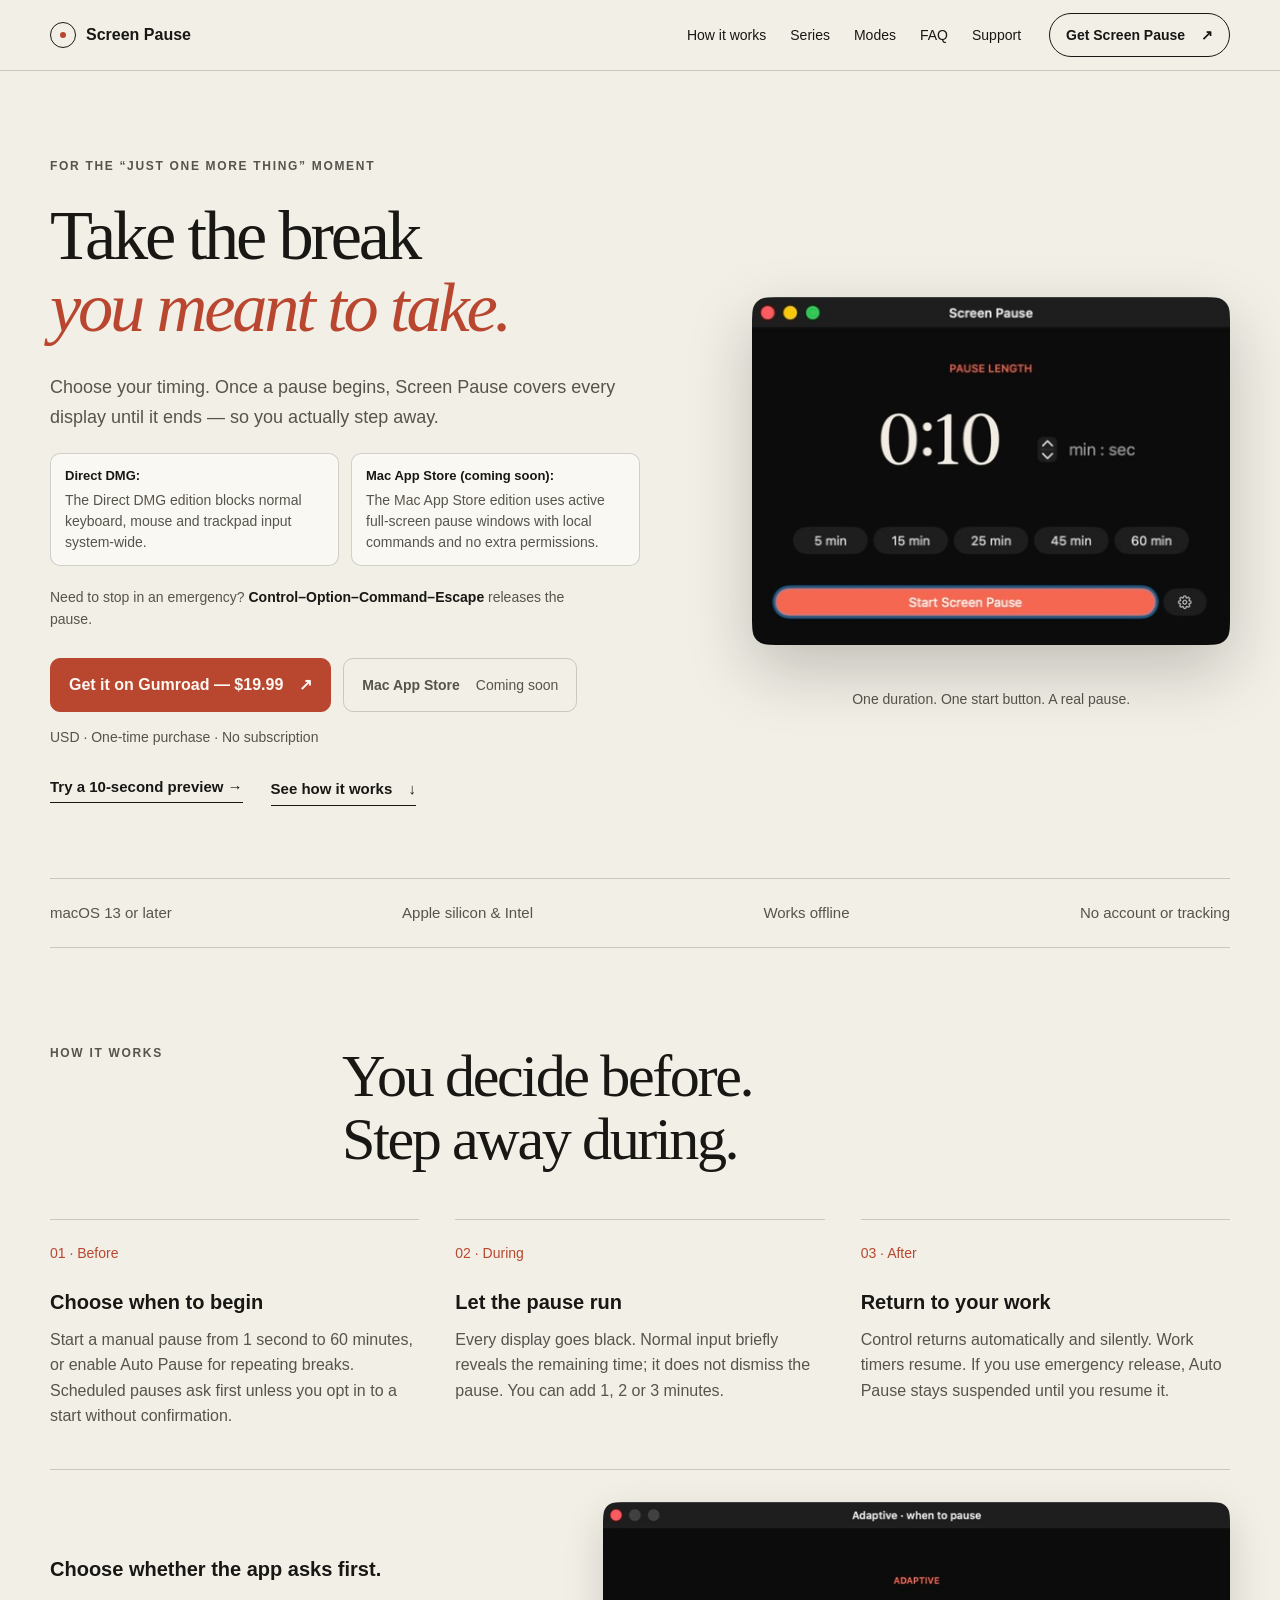
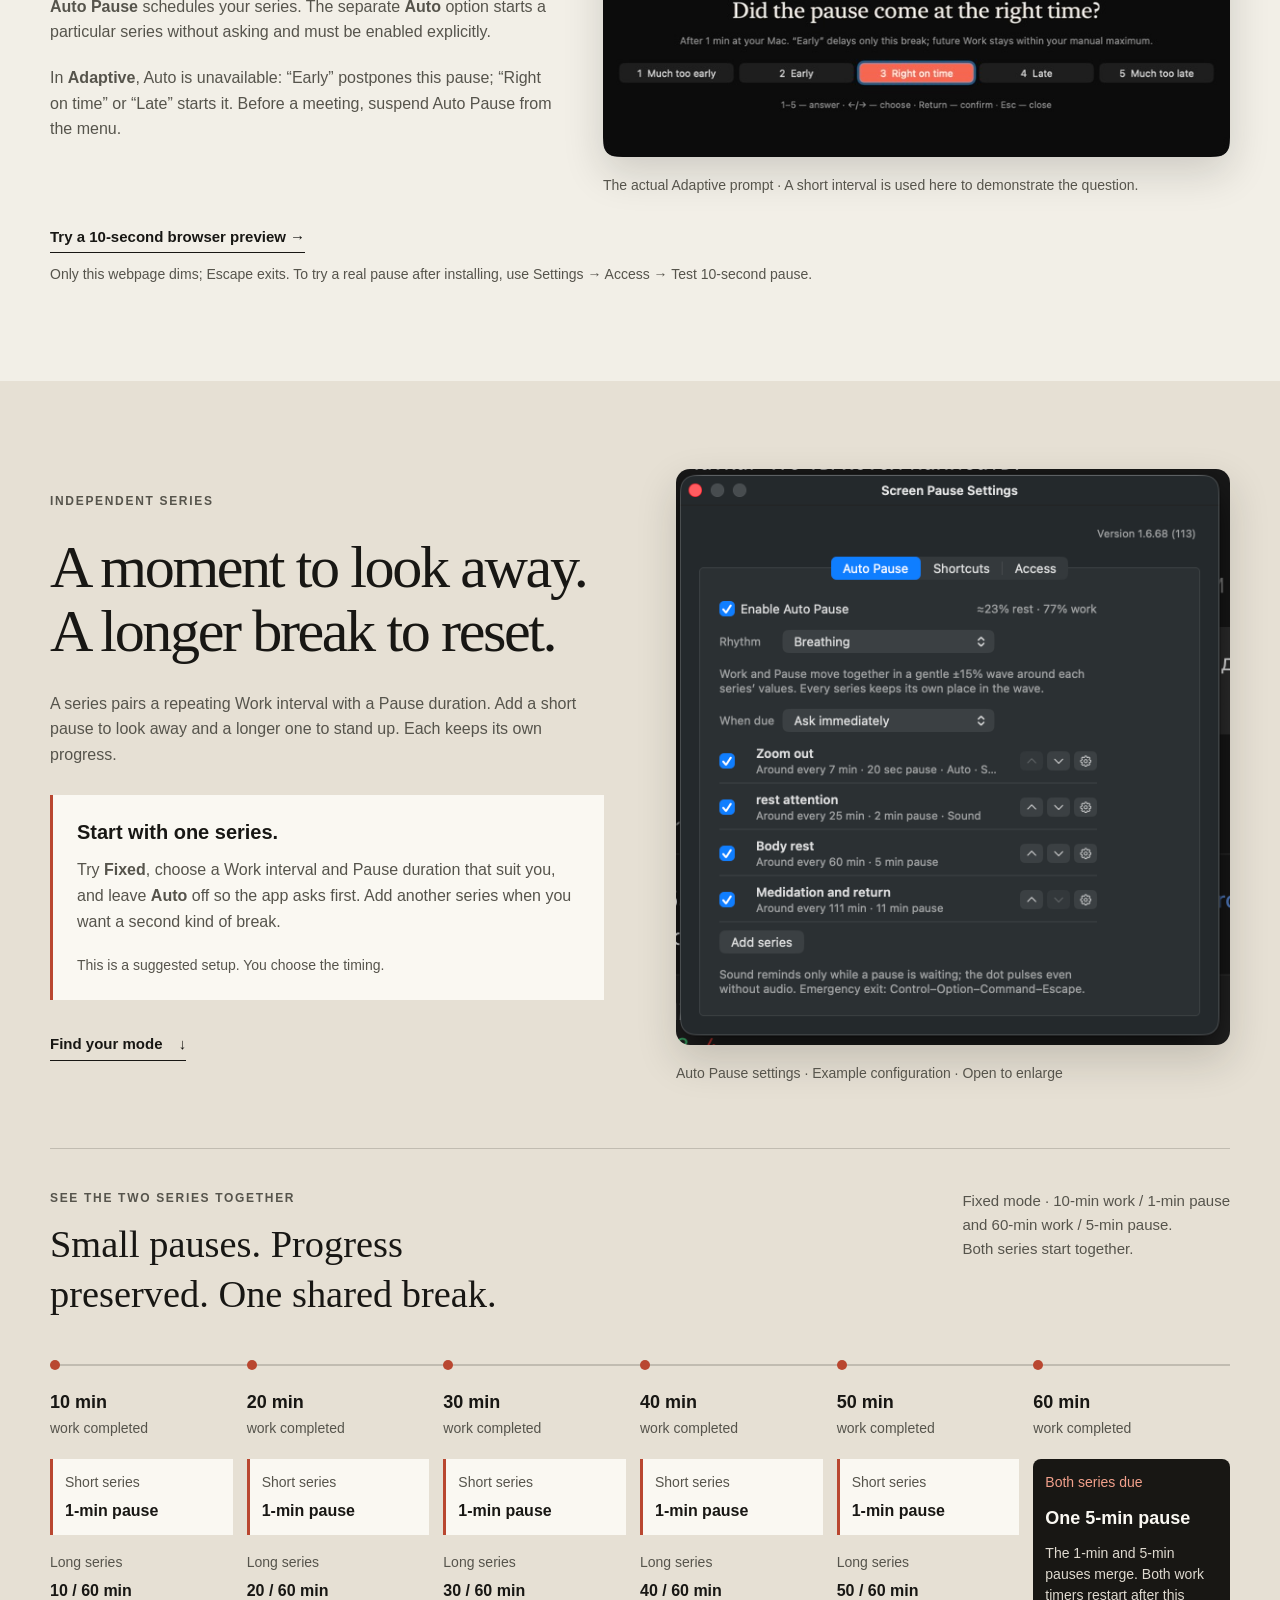
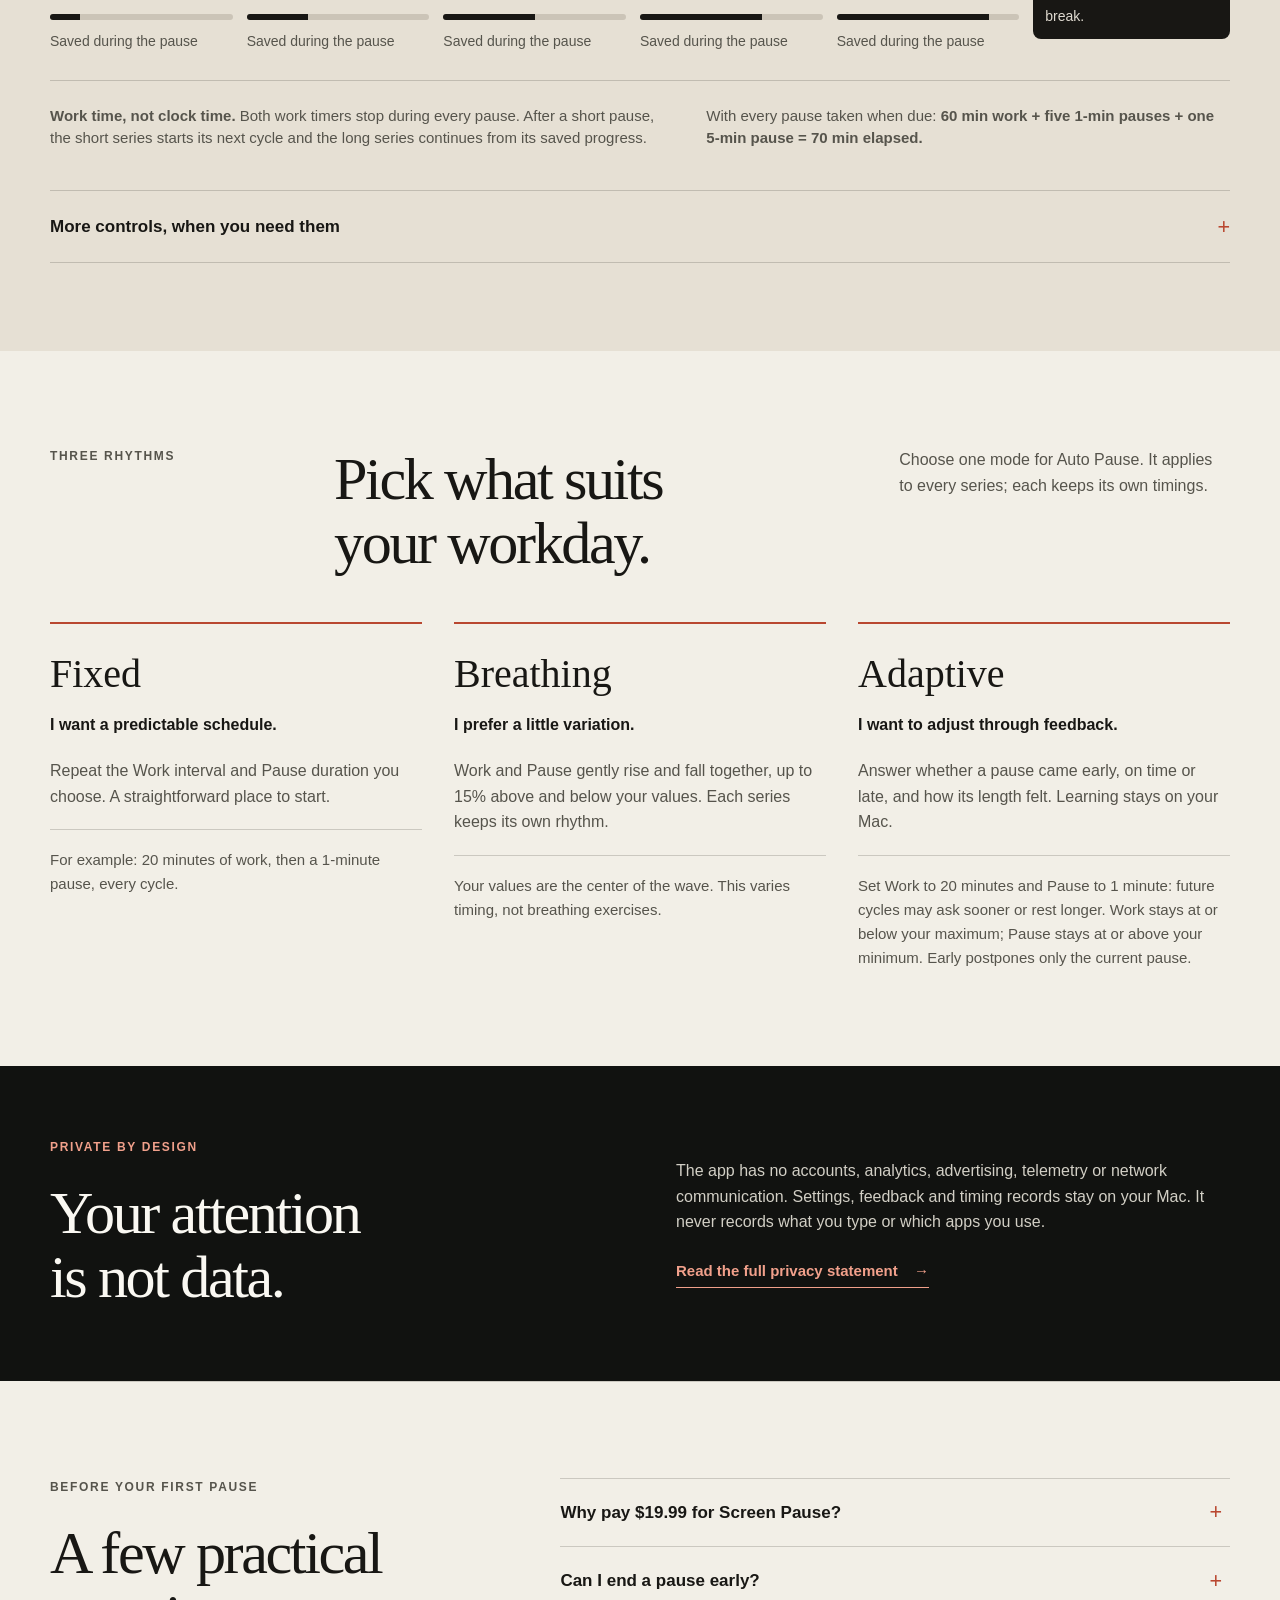
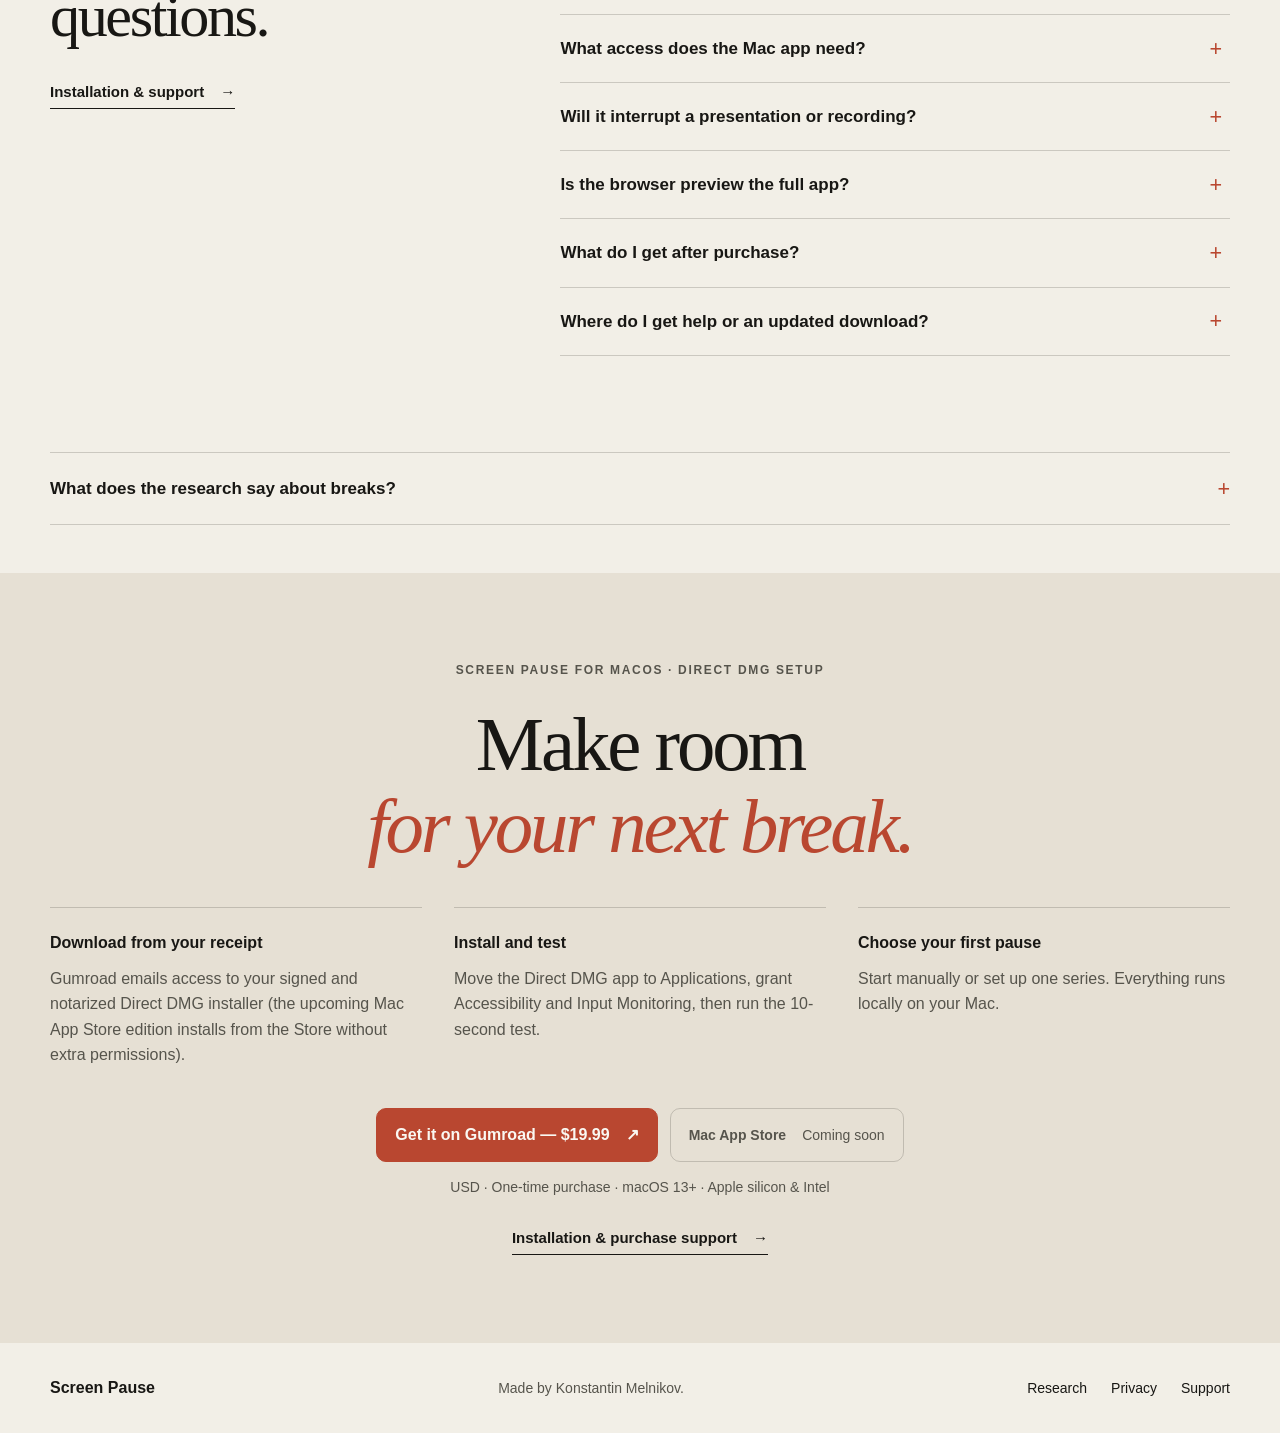
==== commit a39532b2: "Improve landing UX: scannable hero editions, sticky nav, and preview polish" ====
--- a/index.html
+++ b/index.html
@@ -26,28 +26,32 @@
 <body>
   <a class="skip-link" href="#main">Skip to content</a>
 
-  <header class="nav shell" id="top">
-    <a class="brand" href="#top" aria-label="Screen Pause home">
-      <span class="brand-mark" aria-hidden="true"><span></span></span>Screen Pause
-    </a>
-    <nav class="nav-links" aria-label="Main navigation">
-      <a href="#how-it-works">How it works</a>
-      <a href="#features">Series</a>
-      <a href="#rhythms">Modes</a>
-      <a href="#questions">FAQ</a>
-      <a href="/support">Support</a>
-    </nav>
-    <a class="nav-buy" href="https://melnikov28.gumroad.com/l/screen-pause-for-macos" target="_blank" rel="noopener noreferrer">Get Screen Pause <span aria-hidden="true">↗</span></a>
-  </header>
+  <div class="nav-wrap" id="top">
+    <header class="nav shell">
+      <a class="brand" href="#top" aria-label="Screen Pause home">
+        <span class="brand-mark" aria-hidden="true"><span></span></span>Screen Pause
+      </a>
+      <nav class="nav-links" aria-label="Main navigation">
+        <a href="#how-it-works">How it works</a>
+        <a href="#features">Series</a>
+        <a href="#rhythms">Modes</a>
+        <a href="#questions">FAQ</a>
+        <a href="/support">Support</a>
+      </nav>
+      <a class="nav-buy" href="https://melnikov28.gumroad.com/l/screen-pause-for-macos" target="_blank" rel="noopener noreferrer">Get Screen Pause <span aria-hidden="true">↗</span></a>
+    </header>
+  </div>
 
   <main id="main">
     <section class="hero shell" aria-labelledby="hero-title">
       <div class="hero-copy">
         <p class="eyebrow">For the “just one more thing” moment</p>
         <h1 id="hero-title">Take the break<em>you meant to take.</em></h1>
-        <p class="hero-intro">Choose your timing. Once a pause begins, Screen Pause covers every display
-          until it ends: the Direct DMG edition blocks normal keyboard, mouse and trackpad input system-wide,
-          while the upcoming Mac App Store edition uses active full-screen pause windows with local commands and no extra permissions.</p>
+        <p class="hero-intro">Choose your timing. Once a pause begins, Screen Pause covers every display until it ends — so you actually step away.</p>
+        <div class="edition-notes" aria-label="Editions">
+          <p><strong>Direct DMG:</strong> The Direct DMG edition blocks normal keyboard, mouse and trackpad input system-wide.</p>
+          <p><strong>Mac App Store (coming soon):</strong> The Mac App Store edition uses active full-screen pause windows with local commands and no extra permissions.</p>
+        </div>
         <p class="hero-control">Need to stop in an emergency? <kbd>Control–Option–Command–Escape</kbd> releases the pause.</p>
         <div class="store-links" aria-label="Get Screen Pause">
           <a class="store-button" href="https://melnikov28.gumroad.com/l/screen-pause-for-macos" target="_blank" rel="noopener noreferrer">
@@ -59,7 +63,10 @@
           </button>
         </div>
         <p class="purchase-note">USD · One-time purchase · No subscription</p>
-        <a class="hero-how text-link" href="#how-it-works">See when a pause starts <span aria-hidden="true">↓</span></a>
+        <div class="hero-actions">
+          <button class="text-button" data-open-demo type="button">Try a 10-second preview <span aria-hidden="true">→</span></button>
+          <a class="hero-how text-link" href="#how-it-works">See how it works <span aria-hidden="true">↓</span></a>
+        </div>
       </div>
       <figure class="hero-visual">
         <div class="app-stage">
@@ -112,7 +119,7 @@
         </figure>
       </div>
       <div class="demo-action">
-        <button class="text-button" id="open-demo" type="button">Try a 10-second browser preview <span aria-hidden="true">→</span></button>
+        <button class="text-button" id="open-demo" data-open-demo type="button">Try a 10-second browser preview <span aria-hidden="true">→</span></button>
         <p>Only this webpage dims; Escape exits. To try a real pause after installing, use Settings → Access → Test 10-second pause.</p>
       </div>
     </section>
@@ -339,7 +346,8 @@
     <div class="demo-center">
       <span class="demo-dot" aria-hidden="true"></span>
       <h2 id="demo-title">A little space.</h2>
-      <p id="demo-timer" role="timer" aria-label="10 seconds remaining">10 seconds</p>
+      <p id="demo-timer" role="timer" aria-live="off" aria-label="10 seconds remaining">10 seconds</p>
+      <div class="demo-progress" aria-hidden="true"><span id="demo-progress-bar"></span></div>
     </div>
     <p id="demo-description" class="demo-footnote">Browser preview · Only this page is dimmed. The Mac app covers every display.</p>
   </dialog>
--- a/styles.css
+++ b/styles.css
@@ -12,7 +12,7 @@
   --serif: "Iowan Old Style", "Baskerville", "Times New Roman", serif;
 }
 * { box-sizing: border-box; }
-html { scroll-behavior: smooth; scroll-padding-top: 28px; }
+html { scroll-behavior: smooth; scroll-padding-top: 96px; }
 body { margin: 0; background: var(--paper); color: var(--ink); font-family: var(--sans); font-size: 1rem; line-height: 1.6; text-rendering: optimizeLegibility; }
 body.pause-is-open { overflow: hidden; }
 button, a { color: inherit; font: inherit; }
@@ -31,7 +31,8 @@
 .shell { width: min(1180px, calc(100% - 64px)); margin-inline: auto; }
 .skip-link { position: fixed; top: 12px; left: 12px; z-index: 20; padding: 12px 20px; background: var(--warm-white); transform: translateY(-200%); }
 .skip-link:focus { transform: none; }
-.nav { min-height: 88px; display: flex; flex-wrap: wrap; align-items: center; gap: 20px 32px; padding-block: 20px; border-bottom: 1px solid var(--line); }
+.nav-wrap { position: sticky; top: 0; z-index: 15; background: rgba(242, 239, 231, 0.92); backdrop-filter: blur(12px); -webkit-backdrop-filter: blur(12px); border-bottom: 1px solid var(--line); }
+.nav { min-height: 70px; display: flex; flex-wrap: wrap; align-items: center; gap: 14px 28px; padding-block: 12px; }
 .brand { display: inline-flex; align-items: center; gap: 10px; font-weight: 650; font-size: 1rem; }
 .brand-mark { width: 26px; height: 26px; border: 1px solid var(--ink); border-radius: 50%; display: grid; place-items: center; }
 .brand-mark span { width: 6px; height: 6px; border-radius: 50%; background: var(--coral); }
@@ -45,9 +46,13 @@
 .eyebrow, .section-label { text-transform: uppercase; font-size: 0.75rem; font-weight: 650; letter-spacing: 0.14em; color: var(--ink-soft); margin-bottom: 24px; }
 .hero h1 { font-family: var(--serif); font-size: clamp(3rem, 5.5vw, 5rem); font-weight: 400; line-height: 1.02; letter-spacing: -0.045em; margin: 0 0 28px; }
 .hero h1 em, .closing h2 em { display: block; color: var(--coral); font-weight: 400; }
-.hero-control { max-width: 560px; color: var(--ink-soft); font-size: 0.875rem; }
+.hero-control { max-width: 560px; color: var(--ink-soft); font-size: 0.875rem; margin-bottom: 0; }
 .hero-control kbd { font-weight: 600; }
-.hero-how { margin-top: 24px; }
+.edition-notes { display: grid; grid-template-columns: repeat(2, minmax(0, 1fr)); gap: 12px; max-width: 590px; margin: 0 0 20px; }
+.edition-notes p { margin: 0; padding: 12px 14px; background: var(--warm-white); border: 1px solid var(--line); border-radius: 10px; color: var(--ink-soft); font-size: 0.875rem; line-height: 1.5; }
+.edition-notes strong { display: block; color: var(--ink); font-size: 0.8125rem; margin-bottom: 4px; }
+.hero-actions { display: flex; flex-wrap: wrap; align-items: center; gap: 16px 28px; margin-top: 24px; }
+.hero-how { margin-top: 0; }
 .hero-intro { max-width: 590px; color: var(--ink-soft); font-size: 1.125rem; line-height: 1.7; }
 .store-links { display: flex; flex-wrap: wrap; gap: 12px; margin-top: 28px; }
 .store-button { display: inline-flex; flex-wrap: wrap; align-items: center; justify-content: space-between; gap: 8px 16px; min-height: 54px; padding: 13px 18px; border: 1px solid var(--coral); border-radius: 10px; background: var(--coral); color: var(--warm-white); font-size: 1rem; font-weight: 600; }
@@ -137,8 +142,11 @@
 .rhythm-card .rhythm-summary { color: var(--ink); font-weight: 600; }
 .rhythm-card .rhythm-detail { border-top: 1px solid var(--line); padding-top: 18px; font-size: 0.9375rem; margin-bottom: 0; }
 .advanced-options { margin-top: 40px; border-block: 1px solid var(--line); padding-block: 22px; }
-.advanced-options > summary, .research-note summary { cursor: pointer; font-weight: 600; font-size: 1.0625rem; }
-.advanced-options summary::marker, .research-note summary::marker { color: var(--coral); }
+.advanced-options > summary, .research-note summary, .faq-list summary { cursor: pointer; font-weight: 600; font-size: 1.0625rem; list-style: none; display: flex; align-items: center; justify-content: space-between; gap: 16px; }
+.advanced-options > summary::-webkit-details-marker, .research-note summary::-webkit-details-marker, .faq-list summary::-webkit-details-marker { display: none; }
+.advanced-options > summary::after, .research-note summary::after, .faq-list summary::after { content: "+"; flex-shrink: 0; color: var(--coral); font-size: 1.35rem; font-weight: 400; line-height: 1; transition: transform 0.15s ease; }
+.advanced-options[open] > summary::after, .research-note details[open] > summary::after, .faq-list details[open] > summary::after { content: "−"; }
+.advanced-options > summary:hover, .research-note summary:hover, .faq-list summary:hover { color: var(--coral); }
 .controls-section { padding-block: 32px 8px; display: grid; grid-template-columns: minmax(0, 1.1fr) minmax(0, 0.9fr); gap: 64px; align-items: center; }
 .controls-copy > p { color: var(--ink-soft); }
 .controls-list { margin-top: 28px; display: grid; gap: 22px; }
@@ -183,6 +191,8 @@
 .demo-dot { display: block; margin: 0 auto 32px; width: 12px; height: 12px; background: var(--coral-soft); border-radius: 50%; animation: quiet-pulse 5s ease-in-out infinite; }
 .demo-center h2 { font-size: clamp(2rem, 5vw, 4rem); }
 .demo-center p { margin: 18px 0 0; color: #bbb7ac; }
+.demo-progress { width: min(260px, 72vw); height: 3px; margin: 24px auto 0; background: rgba(255, 255, 255, 0.16); border-radius: 999px; overflow: hidden; }
+.demo-progress span { display: block; width: 100%; height: 100%; background: var(--coral-soft); transition: width 0.1s linear; }
 .demo-footnote { position: absolute; bottom: 24px; left: 24px; right: 24px; margin: 0; text-align: center; font-size: 0.875rem; color: #bbb7ac; }
 @keyframes quiet-pulse { 0%, 100% { opacity: 0.5; transform: scale(0.8); } 50% { opacity: 1; transform: scale(1.2); } }
 .legal-page { width: min(820px, calc(100% - 48px)); margin: 0 auto; padding: 48px 0 96px; }
@@ -221,10 +231,8 @@
   .hero, .series-layout, .controls-section, .privacy-inner, .prompt-proof { grid-template-columns: 1fr; }
   .hero { padding-block: 48px; gap: 28px; }
   .hero h1 { font-size: clamp(2.65rem, 10.5vw, 4.3rem); }
-  .hero-control { max-width: 560px; color: var(--ink-soft); font-size: 0.875rem; }
-.hero-control kbd { font-weight: 600; }
-.hero-how { margin-top: 24px; }
-.hero-intro { font-size: 1.0625rem; }
+  .hero-intro { font-size: 1.0625rem; }
+  .edition-notes { grid-template-columns: 1fr; }
   .app-stage { padding-block: 24px; max-width: 488px; margin-inline: auto; }
   .facts-strip { display: grid; grid-template-columns: repeat(2, minmax(0, 1fr)); gap: 16px; }
   .how-section, .rhythms-section, .faq-section { padding-block: 64px; }
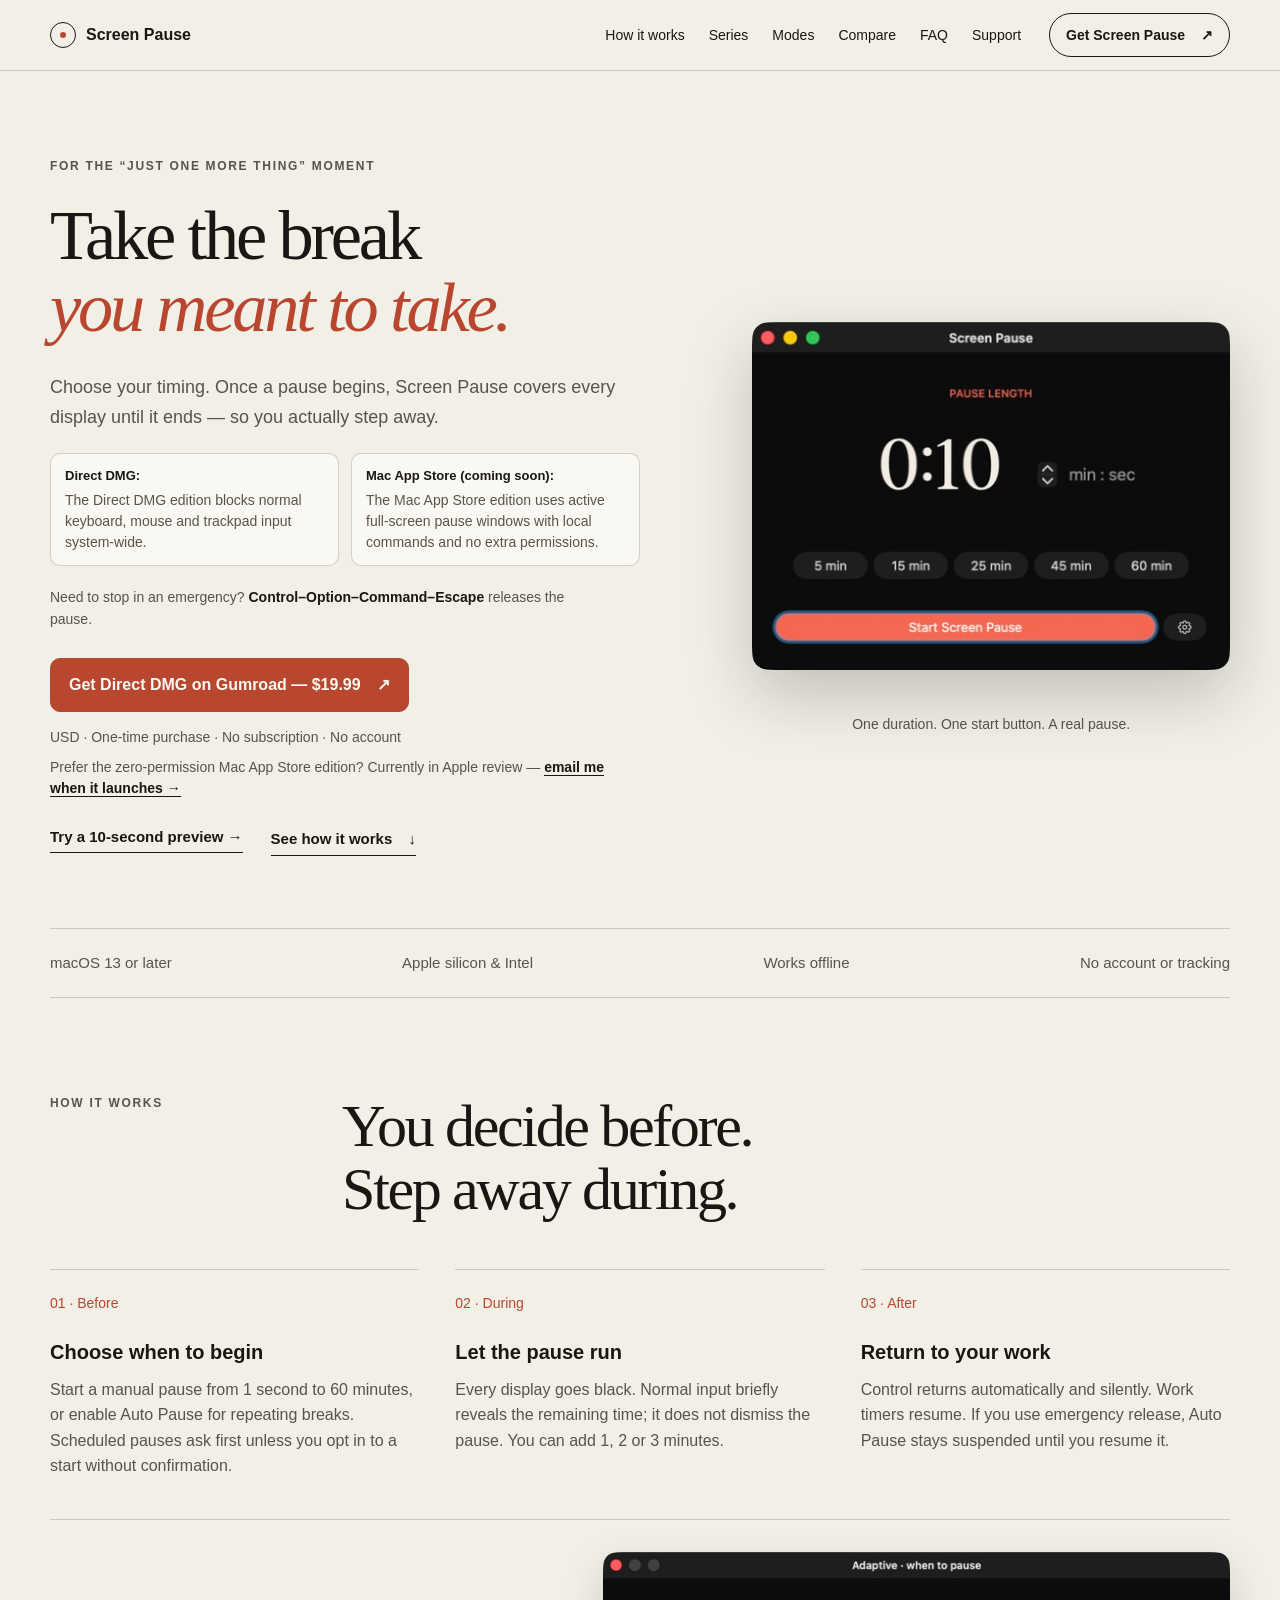
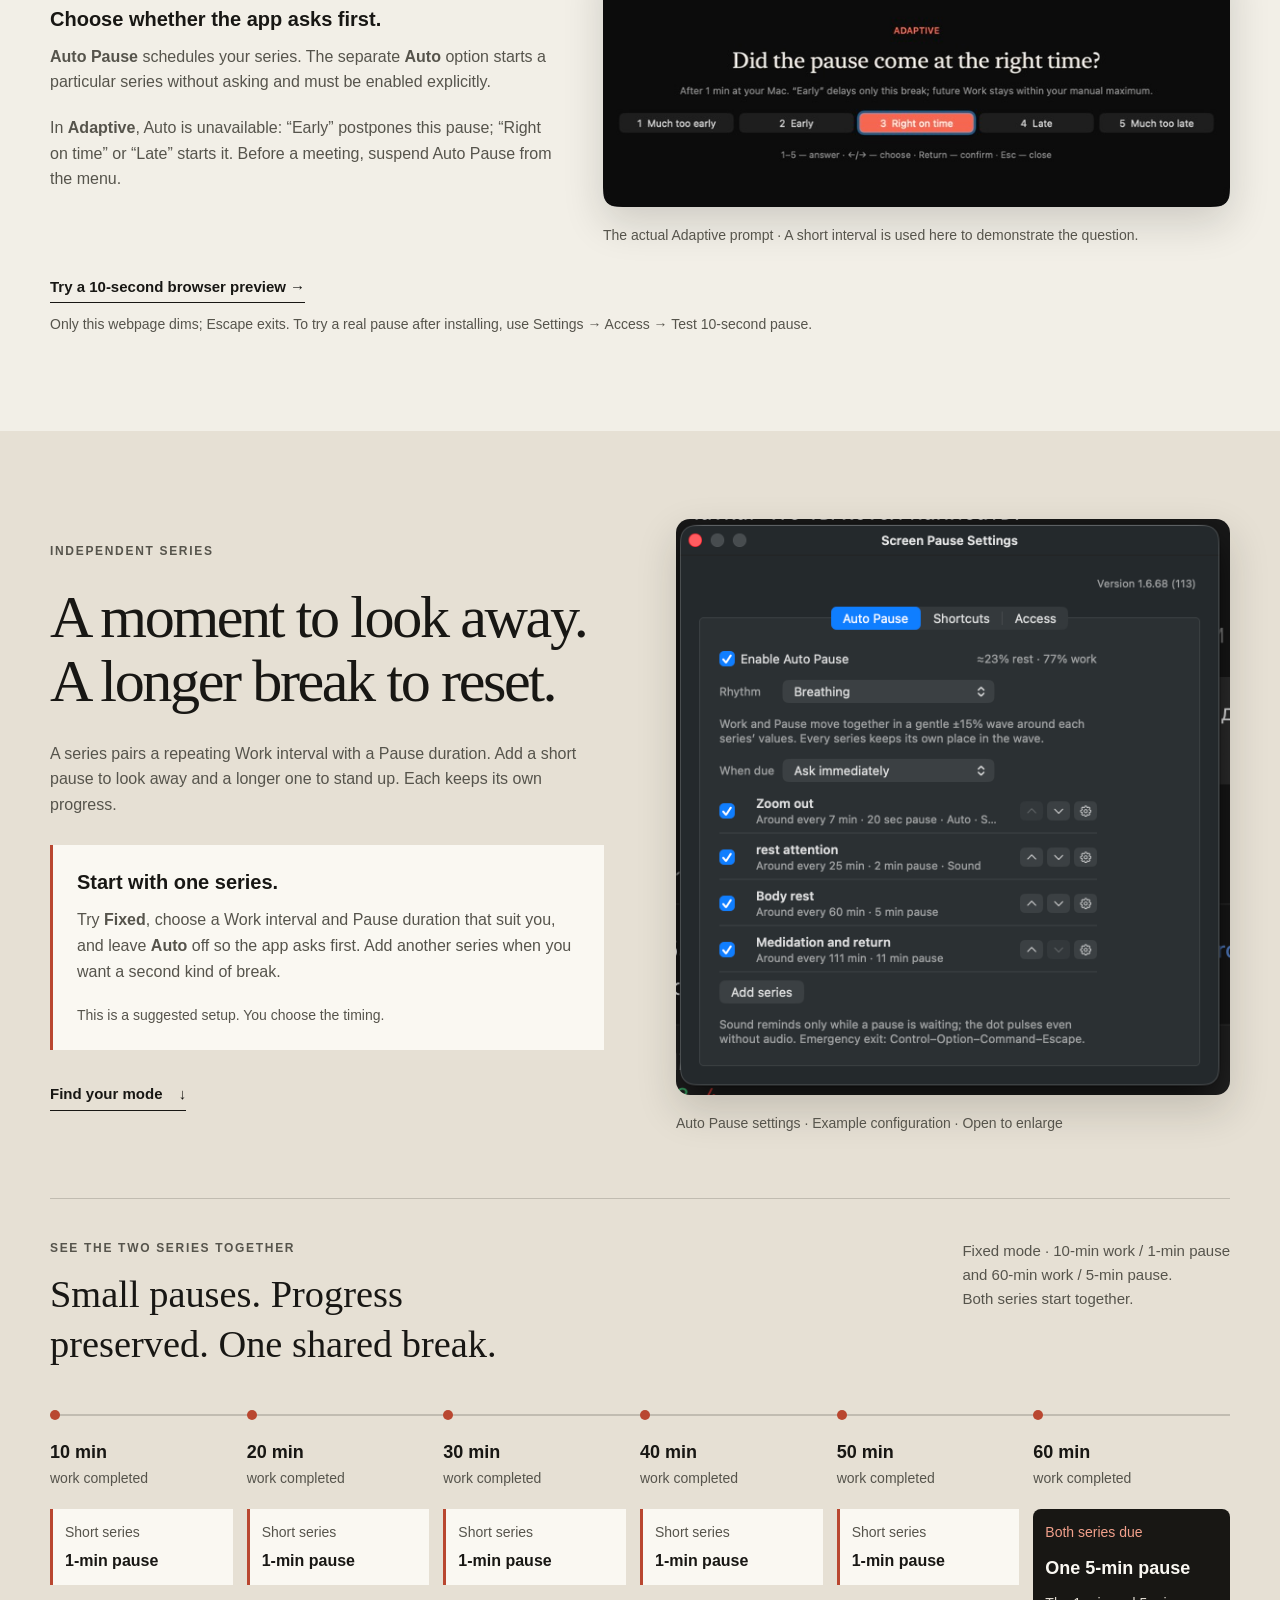
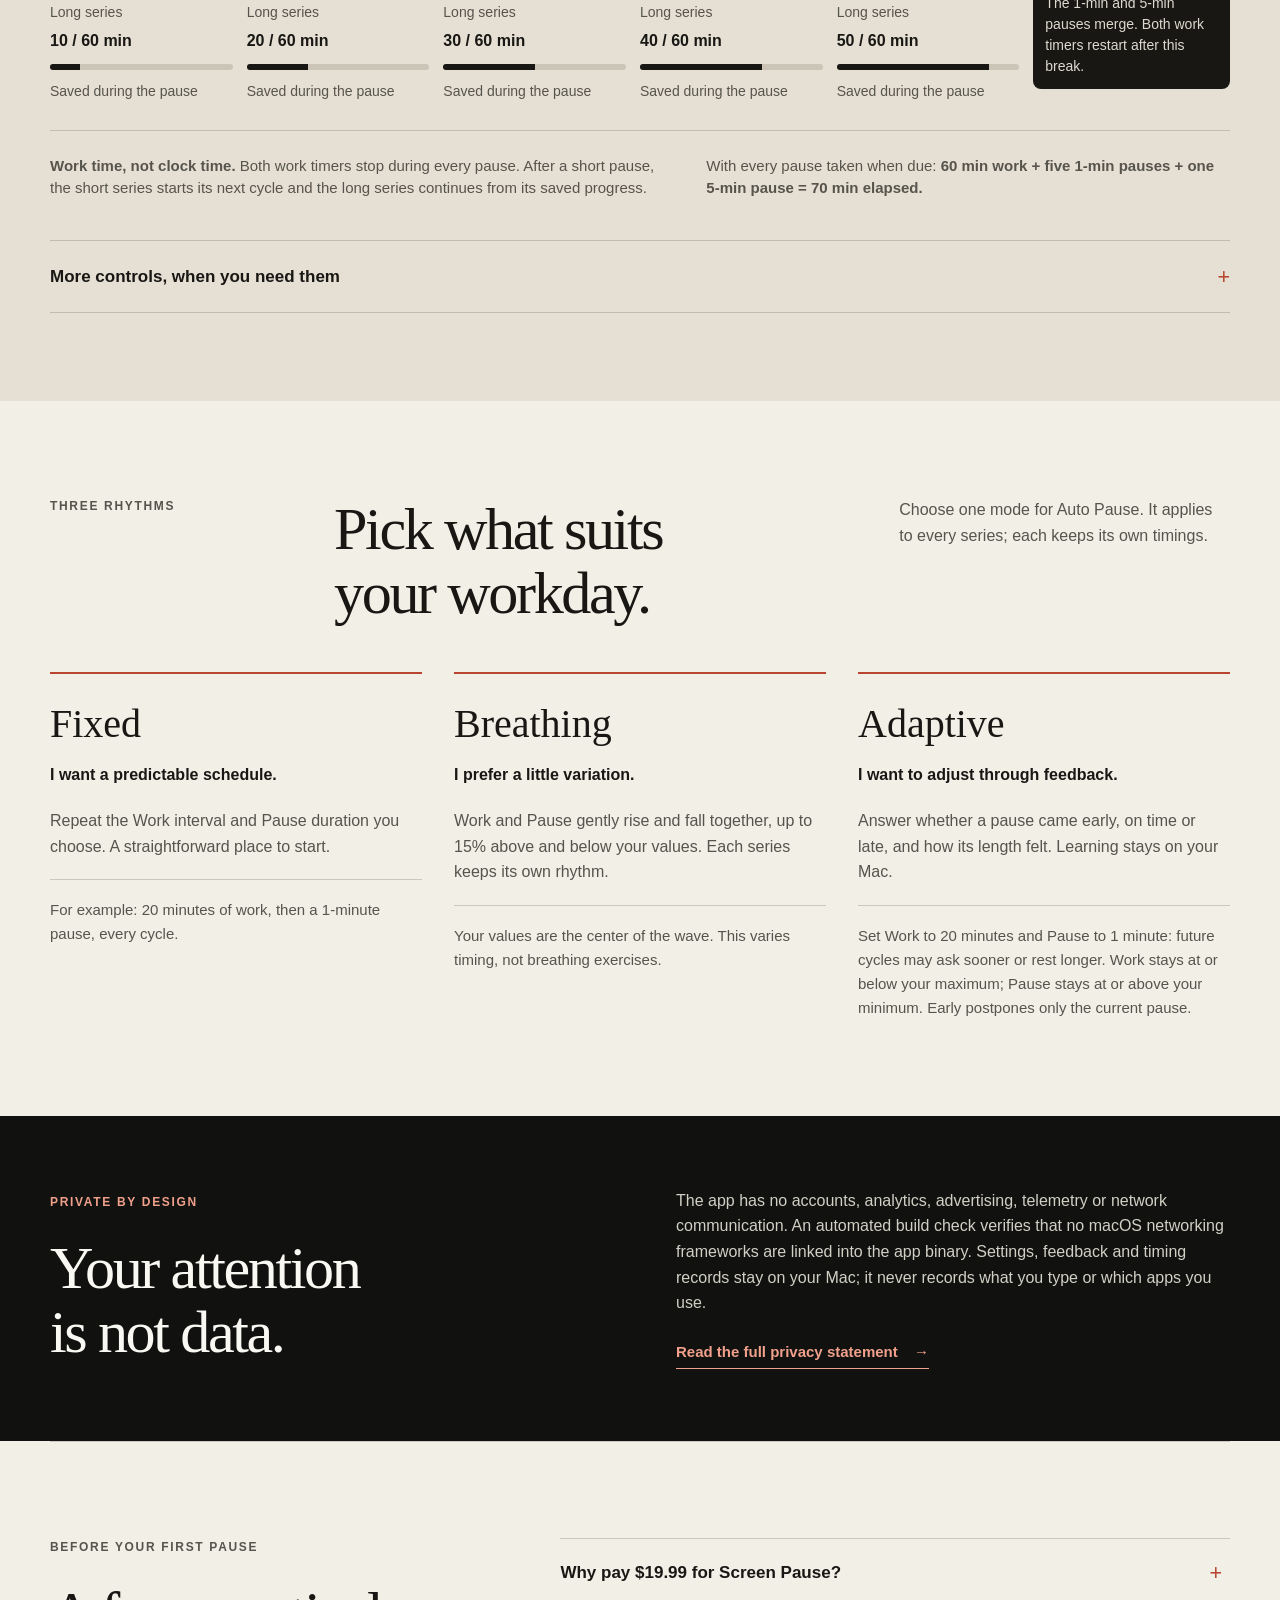
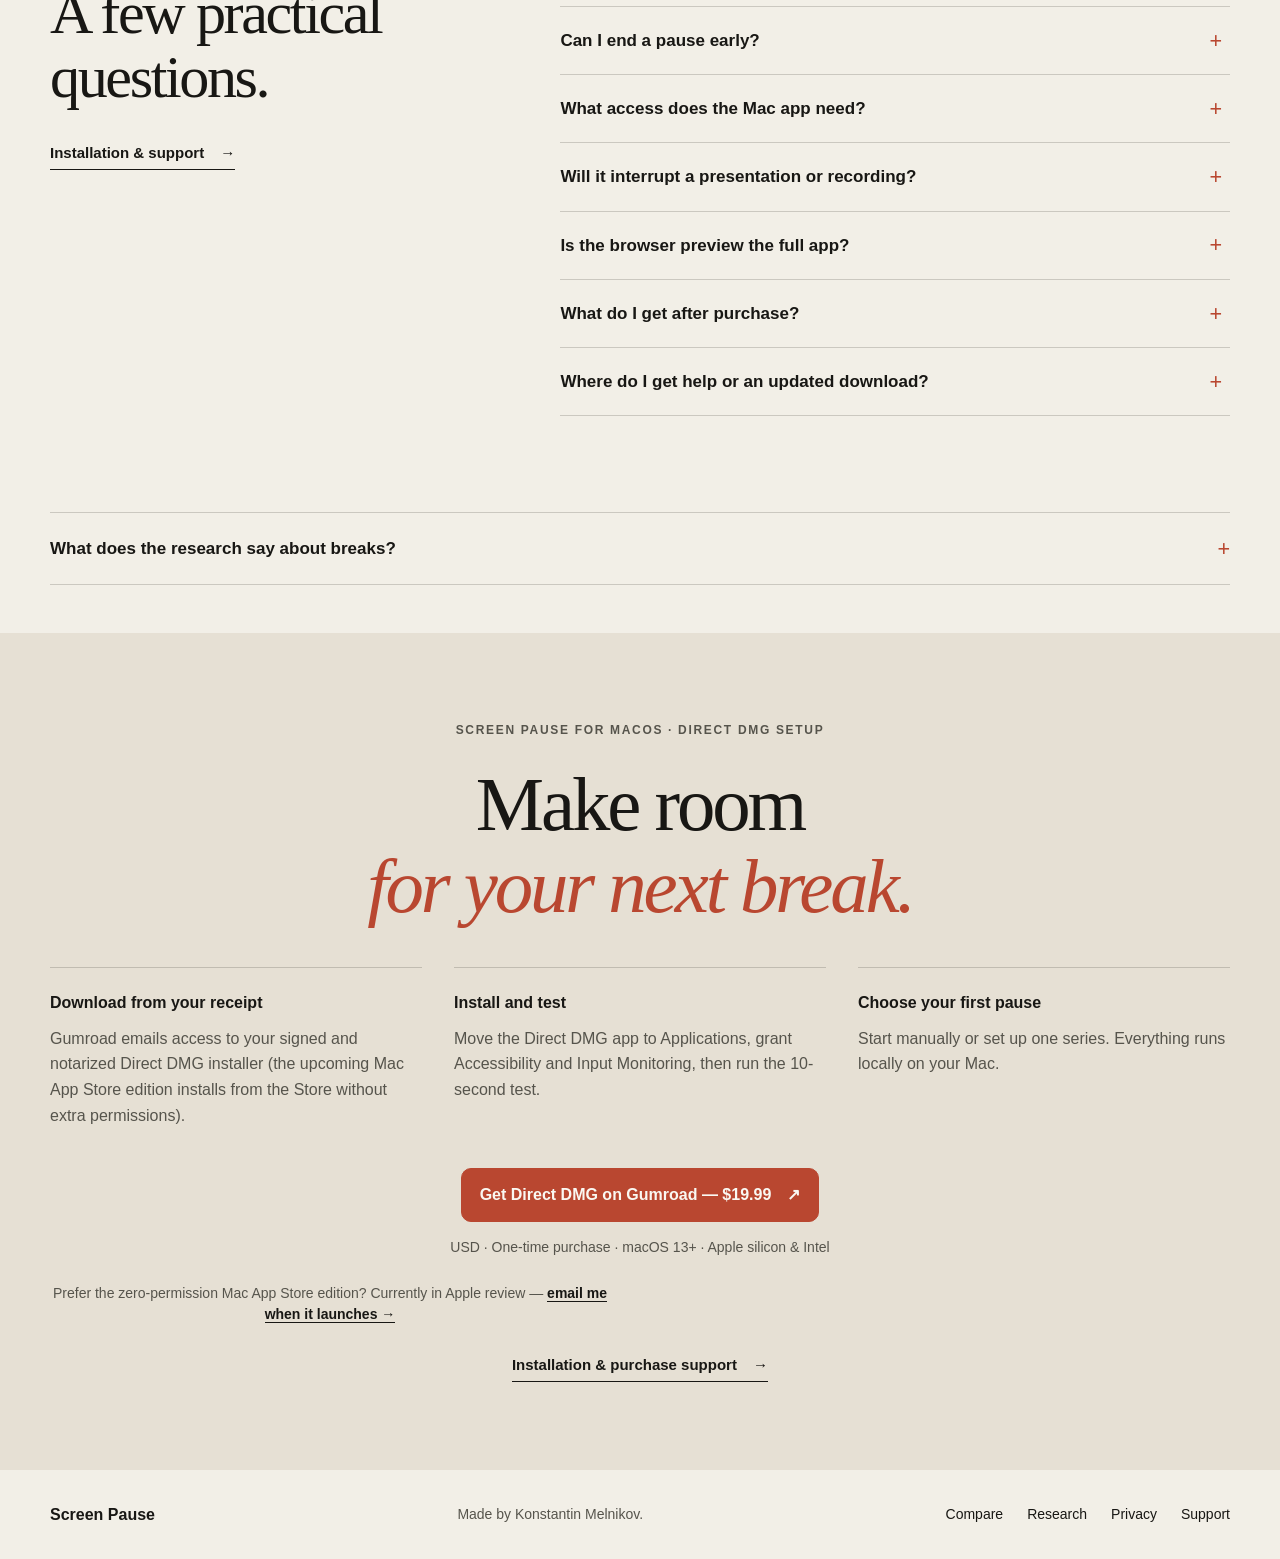
==== commit 7785da04: "Add /compare page, SEO sitemap/robots, cookieless UTM links, and remove disabled MAS CTA leak" ====
--- a/index.html
+++ b/index.html
@@ -21,6 +21,29 @@
   <meta name="twitter:title" content="Screen Pause — Real breaks from your Mac">
   <meta name="twitter:description" content="Take the break you meant to take. Full-screen pauses with an emergency release, independent schedules and three modes. Offline. One-time purchase. macOS 13+.">
   <meta name="twitter:image" content="https://screenpause.melnikov.pl/og-v2.png">
+  <script type="application/ld+json">
+  {
+    "@context": "https://schema.org",
+    "@type": "SoftwareApplication",
+    "name": "Screen Pause",
+    "operatingSystem": "macOS 13 or later",
+    "applicationCategory": "ProductivityApplication",
+    "url": "https://screenpause.melnikov.pl/",
+    "image": "https://screenpause.melnikov.pl/og-v2.png",
+    "description": "Offline macOS break timer with full-screen pauses, independent merging work/rest series, Adaptive and Breathing rhythms, and build-verified zero networking.",
+    "offers": {
+      "@type": "Offer",
+      "price": "19.99",
+      "priceCurrency": "USD",
+      "availability": "https://schema.org/InStock",
+      "url": "https://melnikov28.gumroad.com/l/screen-pause-for-macos"
+    },
+    "author": {
+      "@type": "Person",
+      "name": "Konstantin Melnikov"
+    }
+  }
+  </script>
   <link rel="stylesheet" href="/styles.css">
 </head>
 <body>
@@ -35,10 +58,11 @@
         <a href="#how-it-works">How it works</a>
         <a href="#features">Series</a>
         <a href="#rhythms">Modes</a>
+        <a href="/compare">Compare</a>
         <a href="#questions">FAQ</a>
         <a href="/support">Support</a>
       </nav>
-      <a class="nav-buy" href="https://melnikov28.gumroad.com/l/screen-pause-for-macos" target="_blank" rel="noopener noreferrer">Get Screen Pause <span aria-hidden="true">↗</span></a>
+      <a class="nav-buy" data-gumroad-slot="nav" href="https://melnikov28.gumroad.com/l/screen-pause-for-macos?utm_source=screenpause_site&amp;utm_medium=web&amp;utm_content=nav" target="_blank" rel="noopener">Get Screen Pause <span aria-hidden="true">↗</span></a>
     </header>
   </div>
 
@@ -54,15 +78,13 @@
         </div>
         <p class="hero-control">Need to stop in an emergency? <kbd>Control–Option–Command–Escape</kbd> releases the pause.</p>
         <div class="store-links" aria-label="Get Screen Pause">
-          <a class="store-button" href="https://melnikov28.gumroad.com/l/screen-pause-for-macos" target="_blank" rel="noopener noreferrer">
-            <span>Get it on Gumroad <span class="store-price">— $19.99</span></span>
+          <a class="store-button" data-gumroad-slot="hero" href="https://melnikov28.gumroad.com/l/screen-pause-for-macos?utm_source=screenpause_site&amp;utm_medium=web&amp;utm_content=hero" target="_blank" rel="noopener">
+            <span>Get Direct DMG on Gumroad <span class="store-price">— $19.99</span></span>
             <span aria-hidden="true">↗</span>
           </a>
-          <button class="store-button store-coming-soon" type="button" disabled>
-            <span>Mac App Store</span><span class="store-status">Coming soon</span>
-          </button>
-        </div>
-        <p class="purchase-note">USD · One-time purchase · No subscription</p>
+        </div>
+        <p class="purchase-note">USD · One-time purchase · No subscription · No account</p>
+        <p class="mas-note">Prefer the zero-permission Mac App Store edition? Currently in Apple review — <a href="mailto:kmelnikov+screenpause@gmail.com?subject=Notify%20me%20when%20Screen%20Pause%20is%20on%20the%20Mac%20App%20Store">email me when it launches →</a></p>
         <div class="hero-actions">
           <button class="text-button" data-open-demo type="button">Try a 10-second preview <span aria-hidden="true">→</span></button>
           <a class="hero-how text-link" href="#how-it-works">See how it works <span aria-hidden="true">↓</span></a>
@@ -252,7 +274,7 @@
           <h2 id="privacy-title">Your attention<br>is not data.</h2>
         </div>
         <div>
-          <p>The app has no accounts, analytics, advertising, telemetry or network communication. Settings, feedback and timing records stay on your Mac. It never records what you type or which apps you use.</p>
+          <p>The app has no accounts, analytics, advertising, telemetry or network communication. An automated build check verifies that no macOS networking frameworks are linked into the app binary. Settings, feedback and timing records stay on your Mac; it never records what you type or which apps you use.</p>
           <a class="text-link" href="/privacy">Read the full privacy statement <span aria-hidden="true">→</span></a>
         </div>
       </div>
@@ -317,15 +339,13 @@
           <li><strong>Choose your first pause</strong><span>Start manually or set up one series. Everything runs locally on your Mac.</span></li>
         </ol>
         <div class="store-links" aria-label="Get Screen Pause">
-          <a class="store-button" href="https://melnikov28.gumroad.com/l/screen-pause-for-macos" target="_blank" rel="noopener noreferrer">
-            <span>Get it on Gumroad <span class="store-price">— $19.99</span></span>
+          <a class="store-button" data-gumroad-slot="closing" href="https://melnikov28.gumroad.com/l/screen-pause-for-macos?utm_source=screenpause_site&amp;utm_medium=web&amp;utm_content=closing" target="_blank" rel="noopener">
+            <span>Get Direct DMG on Gumroad <span class="store-price">— $19.99</span></span>
             <span aria-hidden="true">↗</span>
           </a>
-          <button class="store-button store-coming-soon" type="button" disabled>
-            <span>Mac App Store</span><span class="store-status">Coming soon</span>
-          </button>
         </div>
         <p class="purchase-note">USD · One-time purchase · macOS 13+ · Apple silicon &amp; Intel</p>
+        <p class="mas-note mas-note-center">Prefer the zero-permission Mac App Store edition? Currently in Apple review — <a href="mailto:kmelnikov+screenpause@gmail.com?subject=Notify%20me%20when%20Screen%20Pause%20is%20on%20the%20Mac%20App%20Store">email me when it launches →</a></p>
         <a class="closing-help text-link" href="/support">Installation &amp; purchase support <span aria-hidden="true">→</span></a>
       </div>
     </section>
@@ -335,6 +355,7 @@
     <a class="brand" href="#top">Screen Pause</a>
     <p>Made by Konstantin Melnikov.</p>
     <nav aria-label="Footer navigation">
+      <a href="/compare">Compare</a>
       <a href="#evidence">Research</a>
       <a href="/privacy">Privacy</a>
       <a href="/support">Support</a>
--- a/styles.css
+++ b/styles.css
@@ -61,6 +61,10 @@
 .store-coming-soon { background: transparent; border-color: var(--line); color: var(--ink-soft); font-size: 0.875rem; cursor: not-allowed; }
 .store-status { font-weight: 400; }
 .purchase-note { margin: 14px 0 0; color: var(--ink-soft); font-size: 0.875rem; }
+.mas-note { margin: 8px 0 0; max-width: 560px; color: var(--ink-soft); font-size: 0.875rem; line-height: 1.5; }
+.mas-note a { color: var(--ink); border-bottom: 1px solid currentColor; font-weight: 600; }
+.mas-note a:hover { color: var(--coral); }
+.mas-note-center { margin-inline: auto; }
 .demo-action { margin-top: 28px; }
 .text-button { border: 0; border-bottom: 1px solid var(--ink); padding: 0 0 3px; text-align: left; background: none; font-size: 0.9375rem; font-weight: 600; }
 .text-button:hover { color: var(--coral); border-color: var(--coral); }
@@ -209,6 +213,33 @@
 .legal-page section .support-followup { margin-top: 24px; }
 .legal-page ol { padding-left: 24px; margin: 0; color: var(--ink-soft); }
 .legal-page li + li { margin-top: 10px; }
+.compare-page { padding-block: 64px 96px; }
+.compare-hero { max-width: 780px; margin-bottom: 48px; }
+.compare-hero h1 { margin: 0 0 24px; font-family: var(--serif); font-size: clamp(2.5rem, 5vw, 4.25rem); font-weight: 400; line-height: 1.06; letter-spacing: -0.04em; }
+.compare-section { padding-block: 40px; border-top: 1px solid var(--line); }
+.compare-section h2 { margin-bottom: 24px; font-size: clamp(1.75rem, 3vw, 2.5rem); }
+.compare-copy { max-width: 760px; color: var(--ink-soft); }
+.compare-copy code { font-family: ui-monospace, SFMono-Regular, Menlo, monospace; font-size: 0.9em; color: var(--ink); background: var(--warm-white); padding: 2px 6px; border-radius: 4px; border: 1px solid var(--line); }
+.compare-table-wrap { overflow-x: auto; border: 1px solid var(--line); border-radius: 12px; background: var(--warm-white); }
+.compare-table { width: 100%; min-width: 760px; border-collapse: collapse; text-align: left; font-size: 0.9375rem; }
+.compare-table th, .compare-table td { padding: 16px; border-bottom: 1px solid var(--line); vertical-align: top; line-height: 1.5; }
+.compare-table thead th { font-size: 0.875rem; font-weight: 650; text-transform: uppercase; letter-spacing: 0.06em; background: var(--paper-deep); }
+.compare-table tbody th { font-weight: 600; width: 170px; color: var(--ink); }
+.compare-table td { color: var(--ink-soft); }
+.compare-table tr:last-child th, .compare-table tr:last-child td { border-bottom: 0; }
+.compare-table .col-highlight { background: rgba(185, 71, 48, 0.06); color: var(--ink); }
+.compare-table thead .col-highlight { background: var(--coral); color: var(--warm-white); }
+.compare-footnote { margin: 16px 0 0; font-size: 0.875rem; color: var(--ink-soft); }
+.compare-footnote a { border-bottom: 1px solid currentColor; }
+.compare-grid { display: grid; grid-template-columns: repeat(3, minmax(0, 1fr)); gap: 24px; }
+.compare-card { padding: 24px; background: var(--warm-white); border: 1px solid var(--line); border-radius: 12px; }
+.compare-card p { margin: 0; color: var(--ink-soft); }
+.compare-card-accent { border-color: var(--coral); border-left-width: 4px; }
+.verify-code { margin: 20px 0; padding: 18px 20px; overflow-x: auto; border-radius: 10px; background: var(--night); color: var(--warm-white); font-family: ui-monospace, SFMono-Regular, Menlo, monospace; font-size: 0.875rem; line-height: 1.6; }
+.compare-cta { margin-top: 24px; padding: 48px 32px; background: var(--paper-deep); border-radius: 16px; text-align: center; }
+.compare-cta h2 { margin-bottom: 8px; font-size: clamp(2rem, 4vw, 3.25rem); }
+.compare-cta .store-links { justify-content: center; }
+.compare-cta .mas-note { margin-inline: auto; }
 @media (max-width: 980px) {
   .nav { gap: 12px 24px; }
   .nav-links { order: 3; width: 100%; margin: 0; justify-content: space-between; }
@@ -239,7 +270,7 @@
   .section-heading, .how-section .section-heading { grid-template-columns: 1fr; gap: 20px; }
   .section-heading .section-label { margin: 0; }
   .section-heading > p:last-child:not(.section-label) { grid-column: auto; }
-  .steps, .rhythm-grid, .purchase-steps { grid-template-columns: 1fr; gap: 28px; margin-top: 32px; }
+  .steps, .rhythm-grid, .purchase-steps, .compare-grid { grid-template-columns: 1fr; gap: 28px; margin-top: 32px; }
   .features-section { padding-block: 64px; }
   .series-layout { gap: 36px; }
   .controls-section { gap: 36px; }
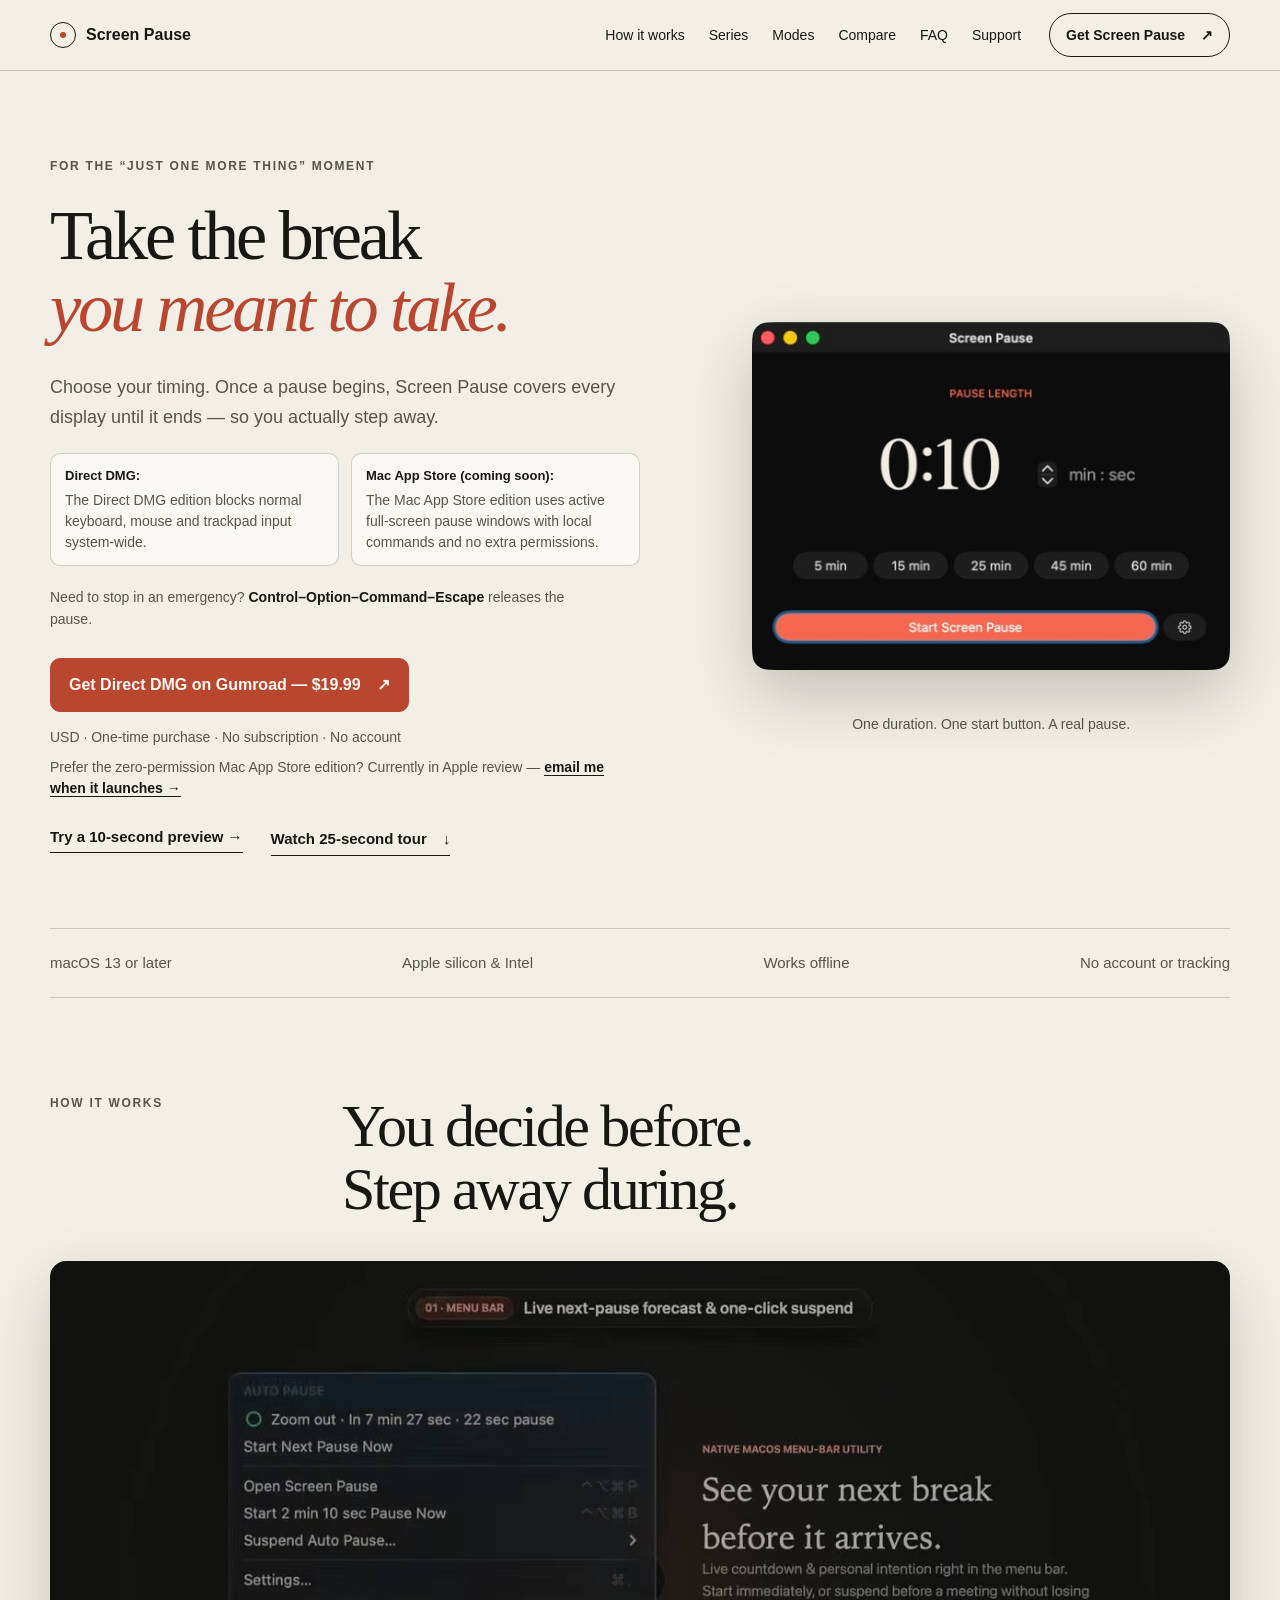
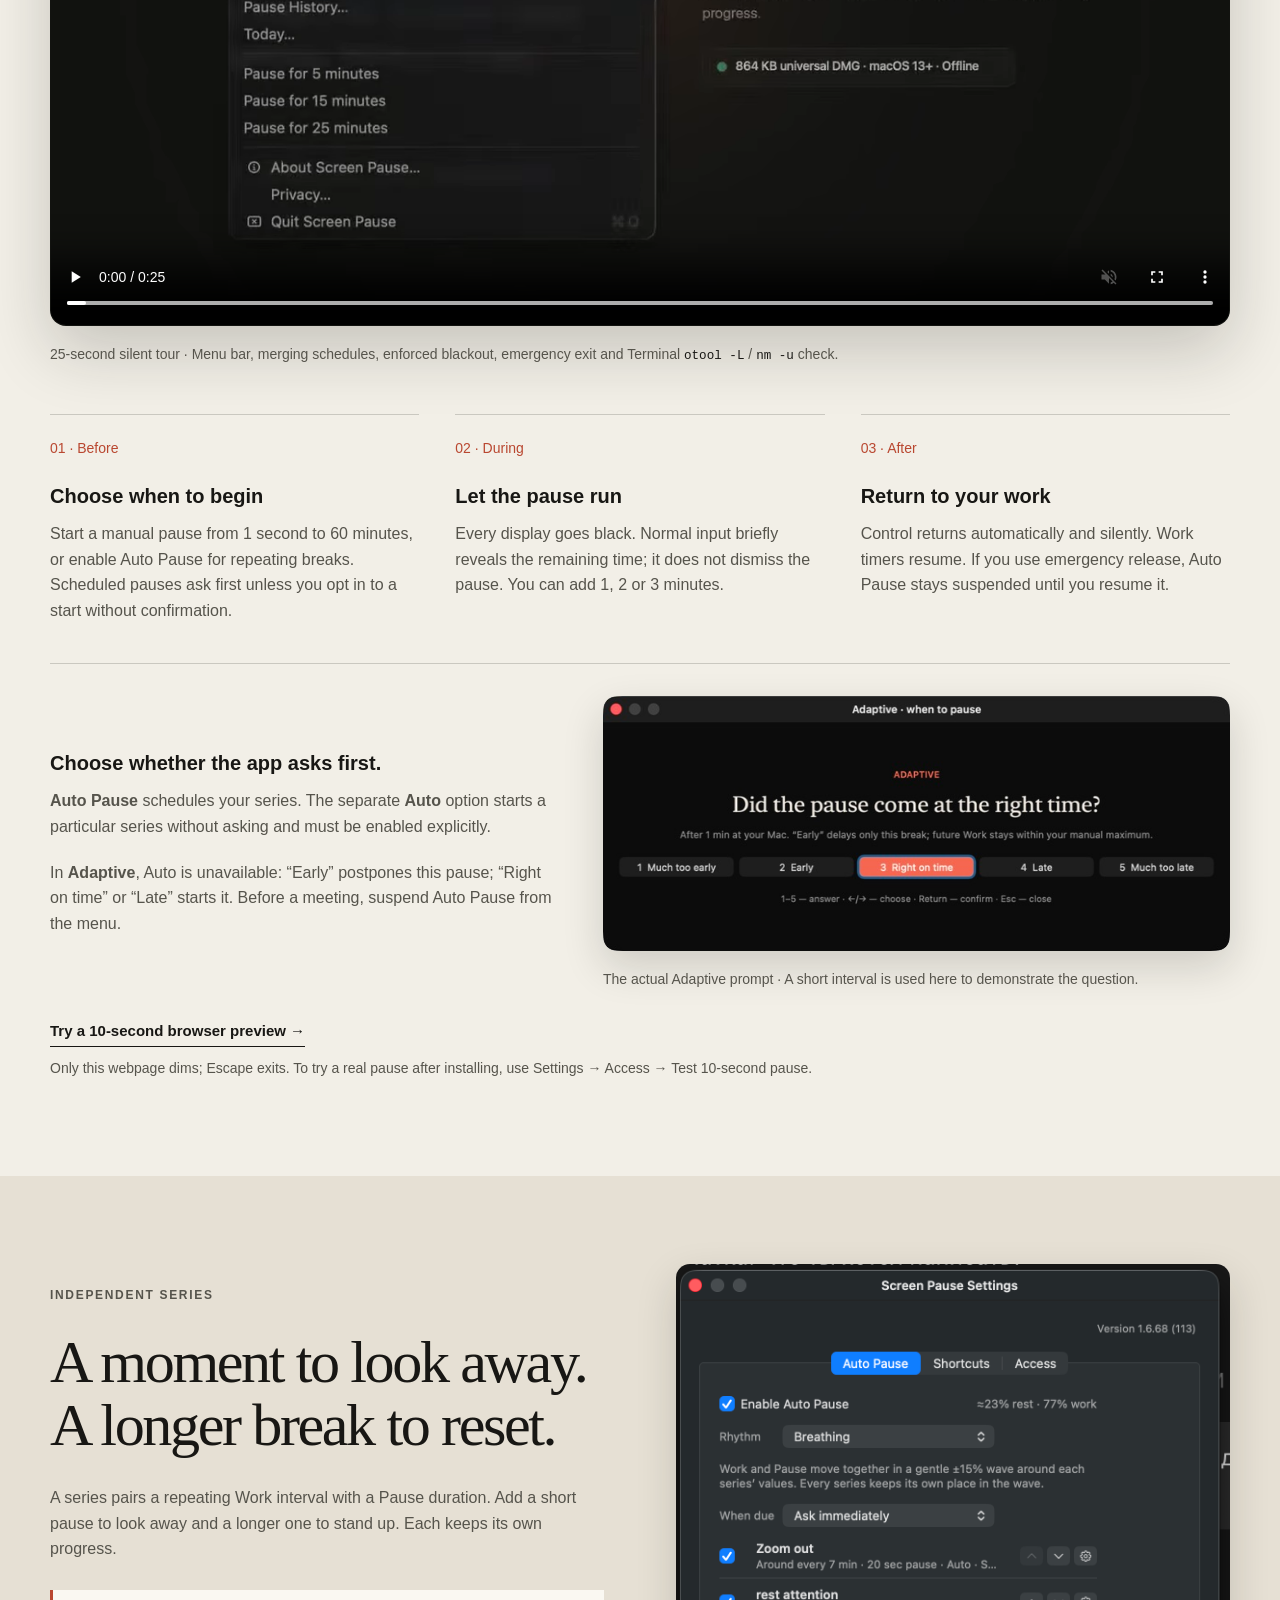
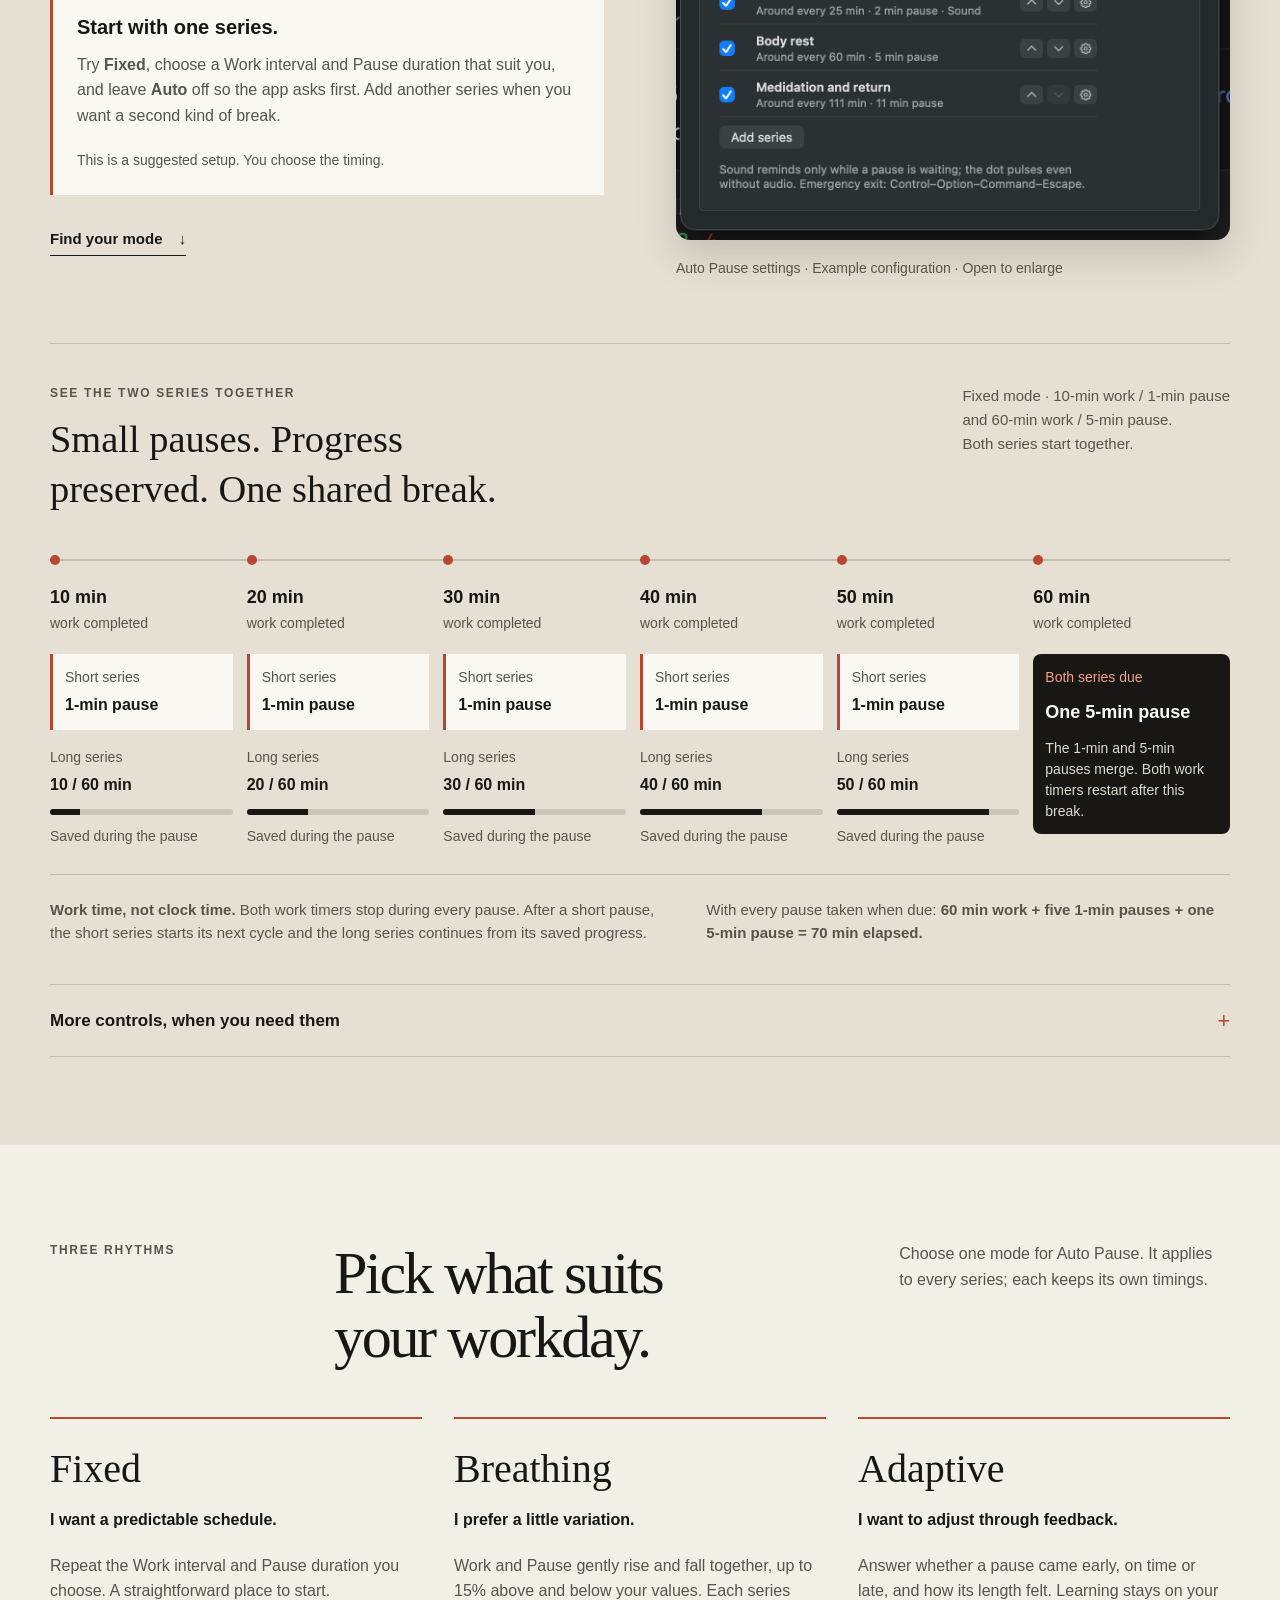
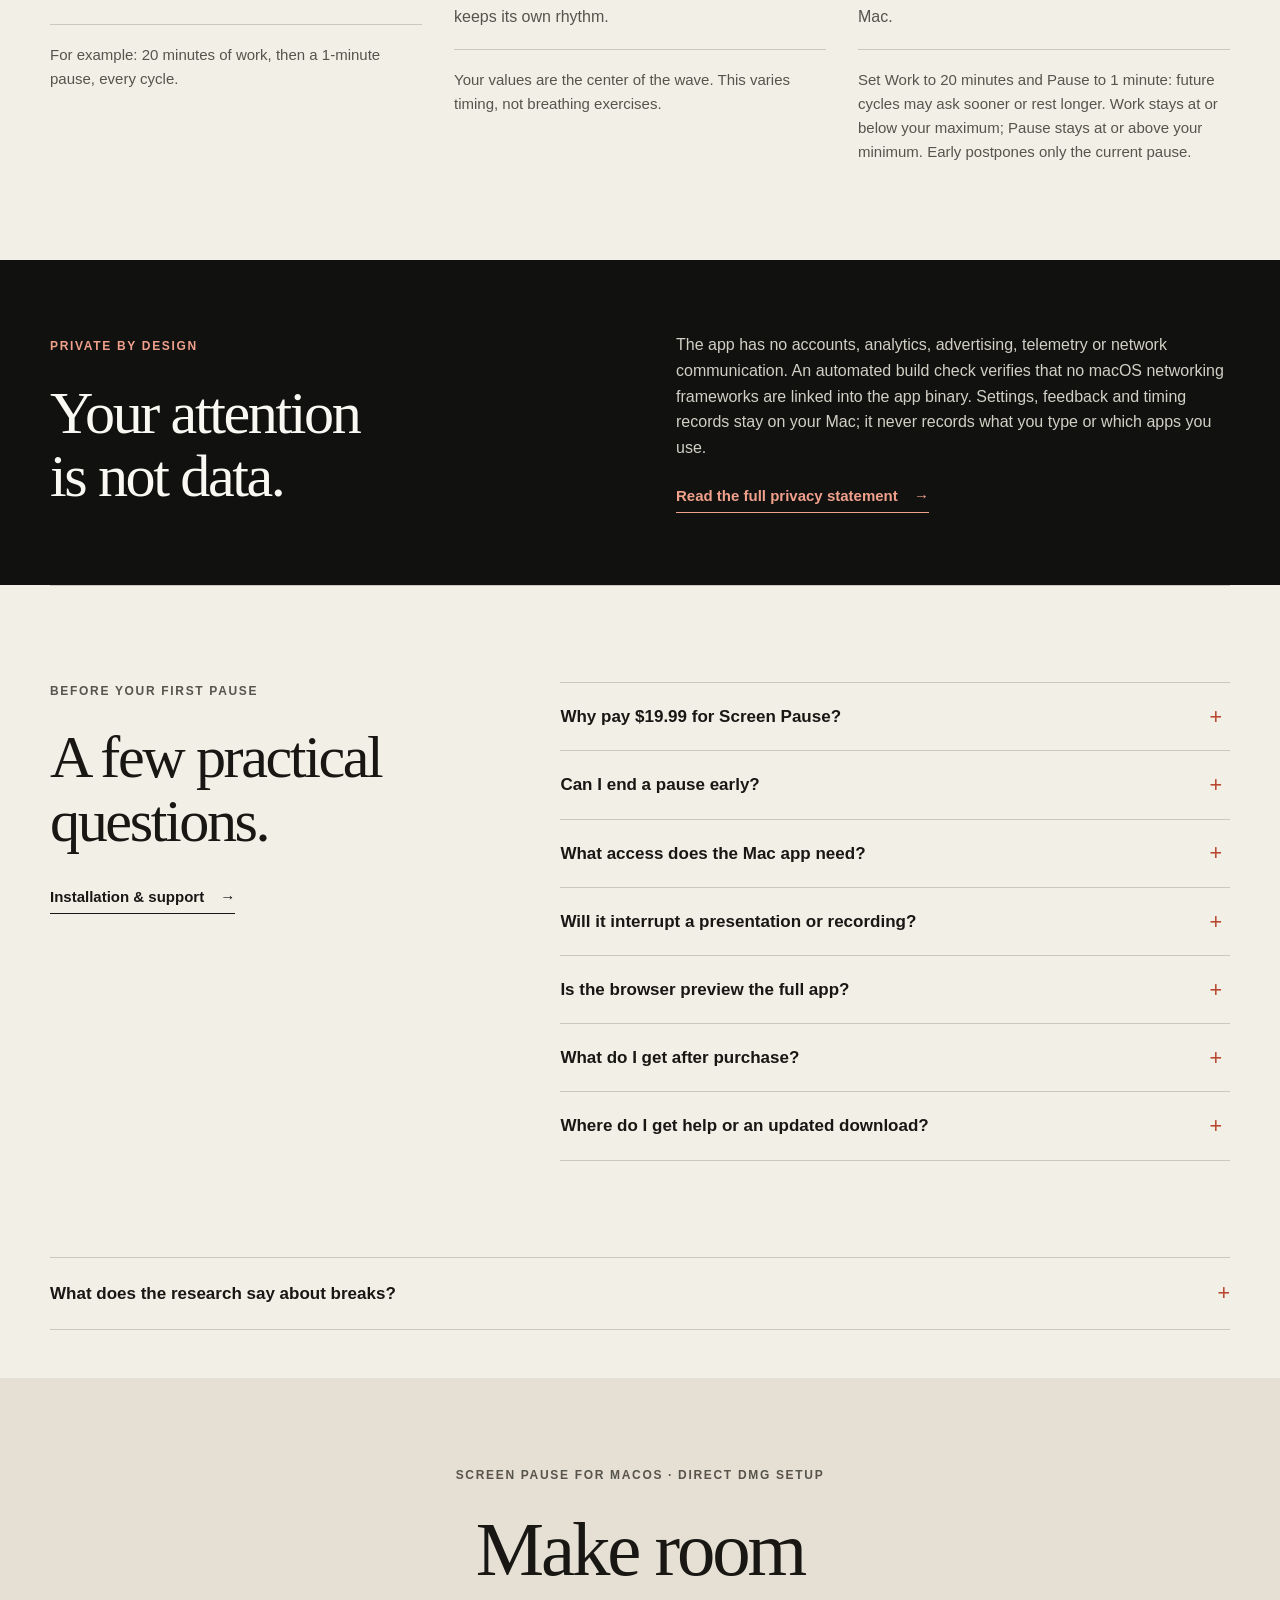
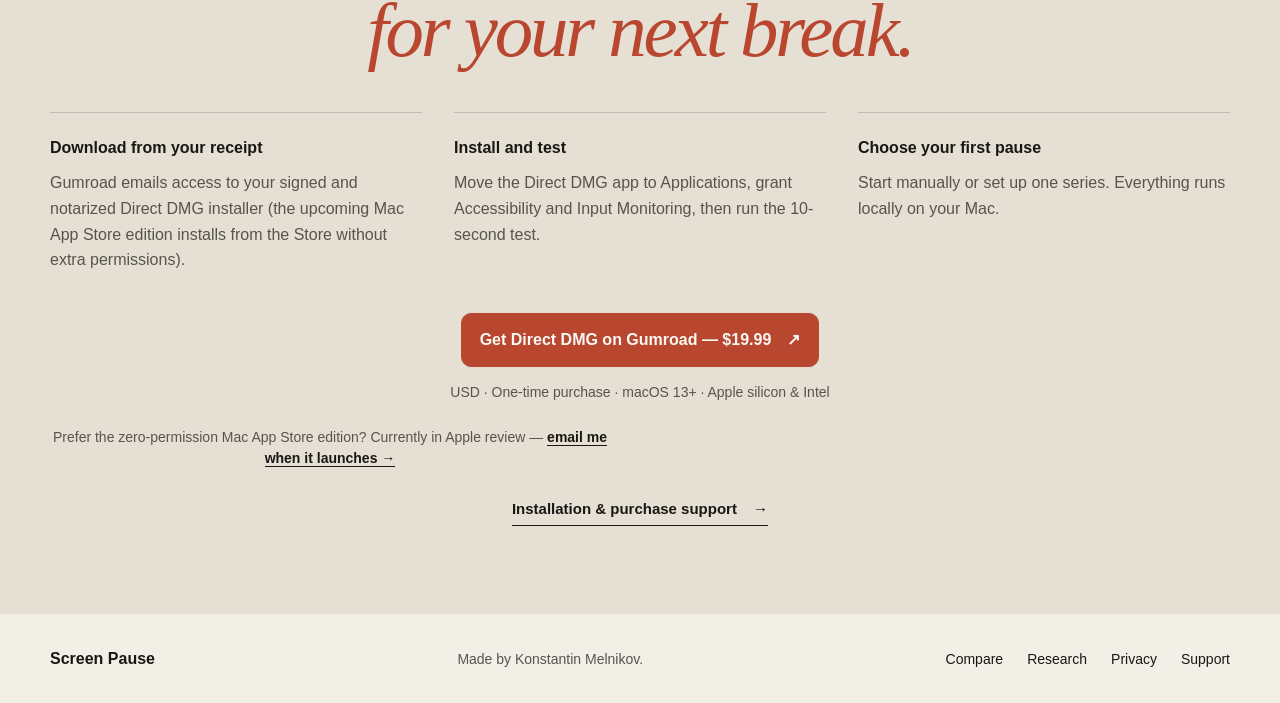
==== commit 1146182b: "Add 25-second silent product walkthrough video (MP4/WebM + poster)" ====
--- a/index.html
+++ b/index.html
@@ -87,7 +87,7 @@
         <p class="mas-note">Prefer the zero-permission Mac App Store edition? Currently in Apple review — <a href="mailto:kmelnikov+screenpause@gmail.com?subject=Notify%20me%20when%20Screen%20Pause%20is%20on%20the%20Mac%20App%20Store">email me when it launches →</a></p>
         <div class="hero-actions">
           <button class="text-button" data-open-demo type="button">Try a 10-second preview <span aria-hidden="true">→</span></button>
-          <a class="hero-how text-link" href="#how-it-works">See how it works <span aria-hidden="true">↓</span></a>
+          <a class="hero-how text-link" href="#demo-video">Watch 25-second tour <span aria-hidden="true">↓</span></a>
         </div>
       </div>
       <figure class="hero-visual">
@@ -110,6 +110,15 @@
         <p class="section-label">How it works</p>
         <h2 id="how-title">You decide before.<br>Step away during.</h2>
       </div>
+      <figure class="video-proof" id="demo-video">
+        <div class="video-frame">
+          <video controls muted autoplay loop playsinline preload="metadata" width="1280" height="720" poster="/demo-25s-poster.jpg" aria-label="25-second tour of Screen Pause showing the menu bar forecast, independent merging series, enforced black pause screen, TTT rest prompt, emergency exit and Terminal zero-network binary check.">
+            <source src="/demo-25s.webm" type="video/webm">
+            <source src="/demo-25s.mp4" type="video/mp4">
+          </video>
+        </div>
+        <figcaption>25-second silent tour · Menu bar, merging schedules, enforced blackout, emergency exit and Terminal <code>otool -L</code> / <code>nm -u</code> check.</figcaption>
+      </figure>
       <ol class="steps">
         <li>
           <span class="step-number">01 · Before</span>
--- a/styles.css
+++ b/styles.css
@@ -77,6 +77,10 @@
 .section-heading > p:last-child:not(.section-label) { margin: 0; color: var(--ink-soft); }
 .how-section, .rhythms-section, .faq-section { padding-block: 96px; }
 .how-section .section-heading { grid-template-columns: 0.75fr 2.6fr; }
+.video-proof { margin-top: 40px; }
+.video-frame { border-radius: 16px; overflow: hidden; background: var(--night); box-shadow: 0 25px 65px rgba(24, 23, 20, 0.2); border: 1px solid var(--line); }
+.video-frame video { display: block; width: 100%; height: auto; aspect-ratio: 16 / 9; background: var(--night); }
+.video-proof figcaption code { font-family: ui-monospace, SFMono-Regular, Menlo, monospace; font-size: 0.9em; color: var(--ink); }
 .steps { list-style: none; padding: 0; margin: 48px 0 0; display: grid; grid-template-columns: repeat(3, minmax(0, 1fr)); gap: 36px; }
 .steps li { border-top: 1px solid var(--line); padding-top: 22px; }
 .step-number { display: block; color: var(--coral); font-size: 0.875rem; margin-bottom: 24px; }
